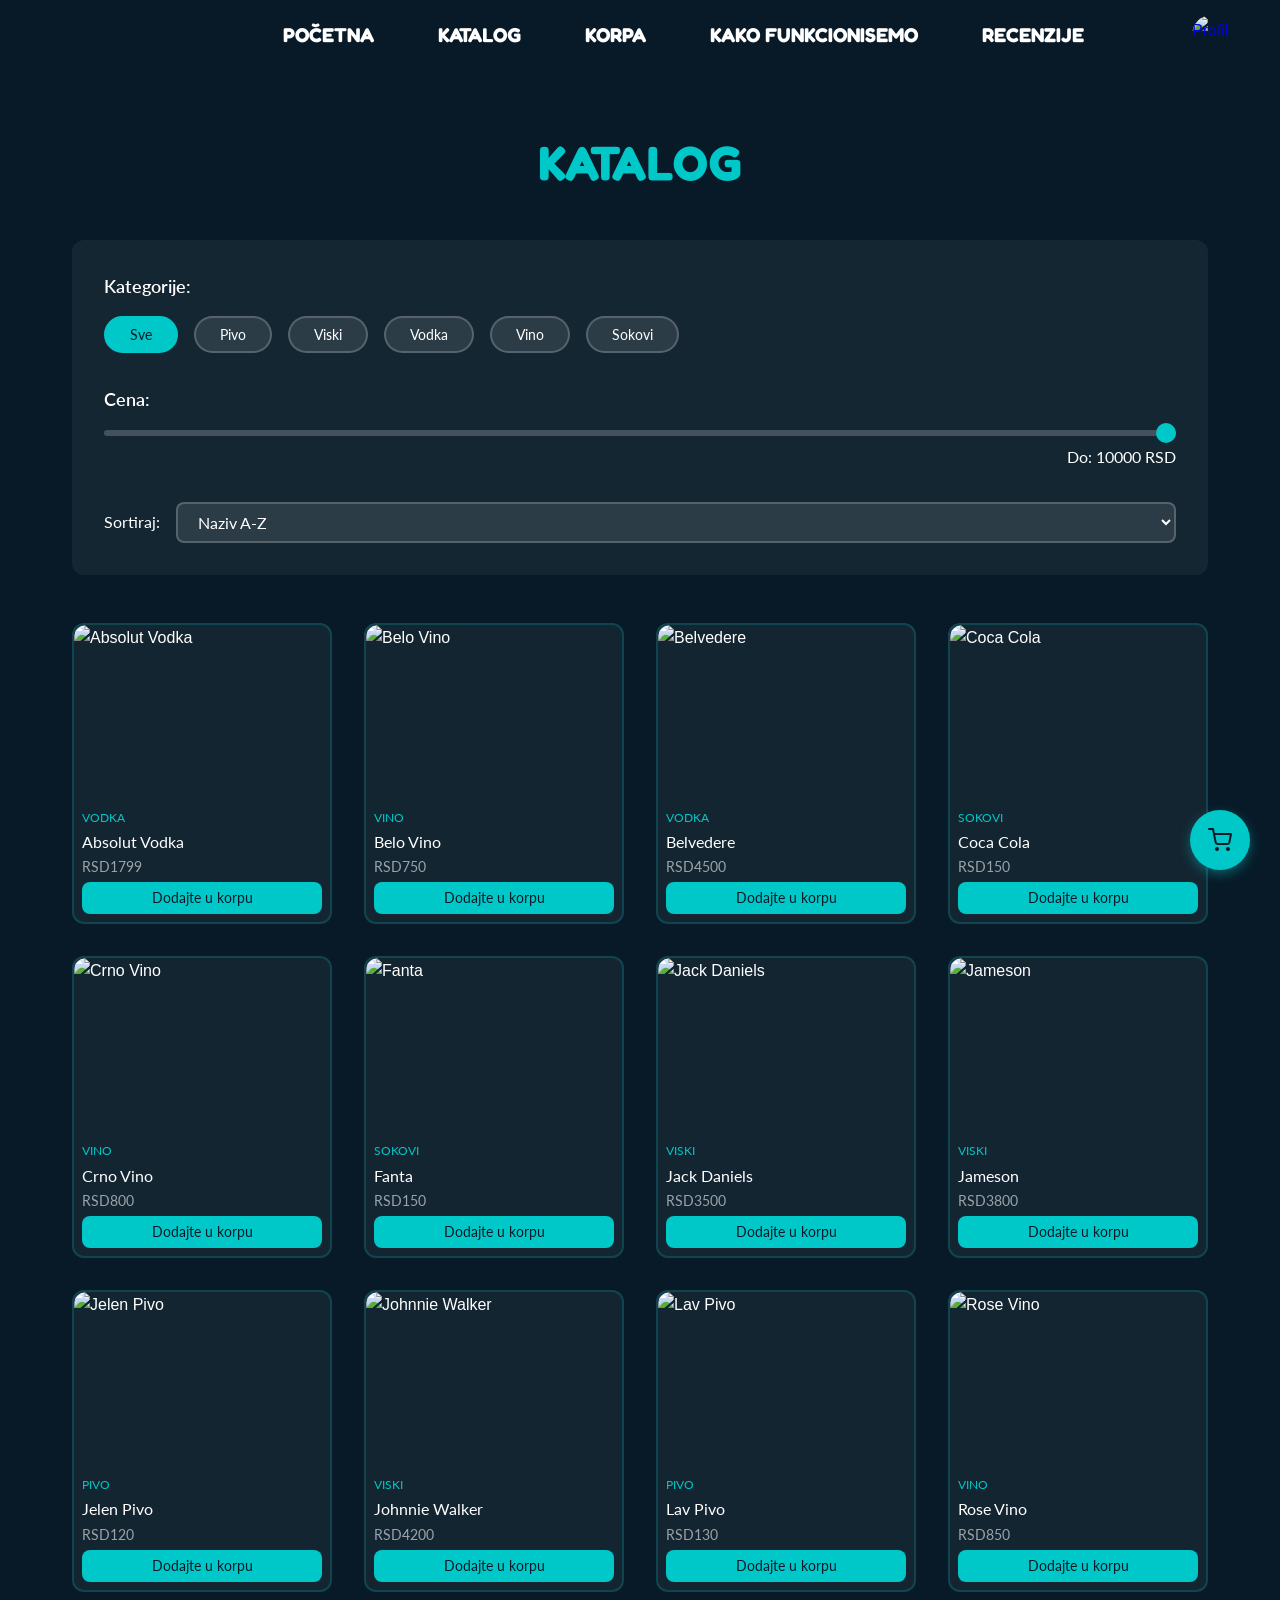
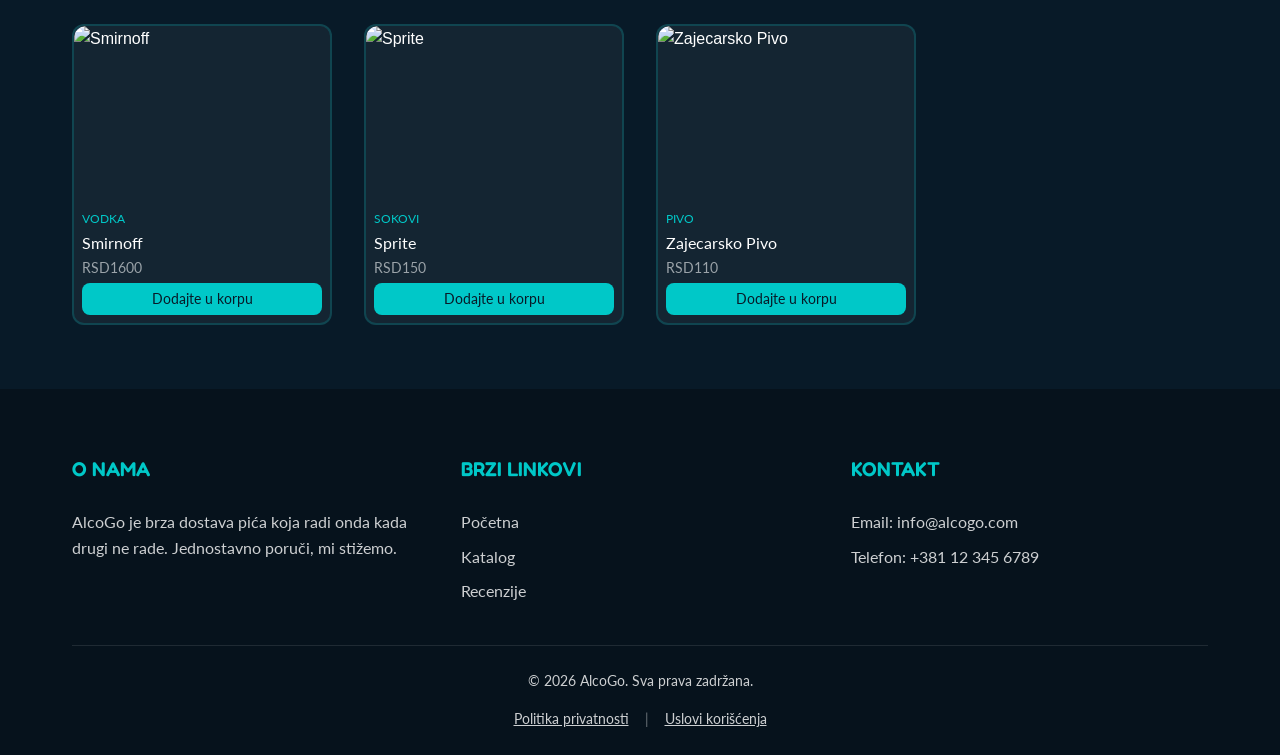
==== katalog.html @ 957ef96e "Add files via upload" ====
<!DOCTYPE html>
<html lang="sr">
<head>
    <meta charset="UTF-8">
    <meta name="viewport" content="width=device-width, initial-scale=1.0">
    <meta name="description" content="AlcoGo - Katalog proizvoda">
    <title>Katalog - AlcoGo</title>
    <!-- Google Fonts -->
    <link rel="preconnect" href="https://fonts.googleapis.com">
    <link rel="preconnect" href="https://fonts.gstatic.com" crossorigin>
    <link href="https://fonts.googleapis.com/css2?family=Fredoka:wght@400;500;600;700&family=Lato:wght@400;700&display=swap" rel="stylesheet">
    <link rel="stylesheet" href="styles.css">
    <link rel="stylesheet" href="katalog.css">
</head>
<body>
    <!-- Header sa logoom i navigacijom -->
    <header class="header" id="header">
        <div class="container">
            <div class="header__content">
                <!-- Leva strana: Hamburger meni i Logo -->
                <div class="header__left">
                    <!-- Mobile menu toggle -->
                    <button class="header__menu-toggle" id="menuToggle" aria-label="Toggle menu">
                        <span class="menu-toggle__line"></span>
                        <span class="menu-toggle__line"></span>
                        <span class="menu-toggle__line"></span>
                    </button>
                    
                    <!-- Logo -->
                    <div class="header__logo">
                        <a href="index.html" class="logo-link">
                            <img src="img/logo.png" alt="AlcoGo Logo" class="logo-img">
                        </a>
                    </div>
                </div>
                
                <!-- Navigacija -->
                <nav class="header__nav" id="nav">
                    <ul class="nav__list">
                        <li class="nav__item">
                            <a href="index.html" class="nav__link">Početna</a>
                        </li>
                        <li class="nav__item">
                            <a href="katalog.html" class="nav__link">Katalog</a>
                        </li>
                        <li class="nav__item">
                            <a href="#" class="nav__link" onclick="openCartModal(event)">Korpa</a>
                        </li>
                        <li class="nav__item">
                            <a href="index.html#kako-funkcionisemo" class="nav__link">Kako Funkcionisemo</a>
                        </li>
                        <li class="nav__item">
                            <a href="index.html#recenzije" class="nav__link">Recenzije</a>
                        </li>
                    </ul>
                    <div class="nav__cta">
                        <a href="#" class="btn btn--primary" onclick="openCartModal(event)">NARUCI SADA</a>
                    </div>
                    <div class="nav__apps">
                        <a href="#" class="nav__app-link" onclick="showAppPopup(event)">
                            <img src="https://tools.applemediaservices.com/api/badges/download-on-the-app-store/black/en-us?size=250x83&releaseDate=1289520000" alt="Download on the App Store" class="nav__app-img">
                        </a>
                        <a href="#" class="nav__app-link" onclick="showAppPopup(event)">
                            <img src="https://play.google.com/intl/en_us/badges/static/images/badges/en_badge_web_generic.png" alt="Get it on Google Play" class="nav__app-img">
                        </a>
                    </div>
                </nav>
                
                <!-- Overlay za zatvaranje menija -->
                <div class="nav-overlay" id="navOverlay"></div>
                
                <!-- Desna strana: Profil ikonica -->
                <div class="header__right">
                    <a href="#" class="header__profile-link" aria-label="Profil" onclick="showAccountPopup(event)">
                        <img src="img/mojprofil.png" alt="Profil" class="header__profile-img">
                    </a>
                </div>
            </div>
        </div>
    </header>

    <!-- Katalog sekcija -->
    <section class="katalog-section">
        <div class="container">
            <h1 class="katalog__title">
                <span class="katalog__title--highlight">Katalog</span>
            </h1>
            
            <!-- Filteri -->
            <div class="katalog__filters">
                <div class="katalog__filter-group">
                    <h3 class="katalog__filter-title">Kategorije:</h3>
                    <div class="katalog__filter-buttons">
                        <button class="filter-btn active" data-category="all">Sve</button>
                        <button class="filter-btn" data-category="pivo">Pivo</button>
                        <button class="filter-btn" data-category="viski">Viski</button>
                        <button class="filter-btn" data-category="vodka">Vodka</button>
                        <button class="filter-btn" data-category="vino">Vino</button>
                        <button class="filter-btn" data-category="sokovi">Sokovi</button>
                    </div>
                </div>
                
                <div class="katalog__filter-group">
                    <h3 class="katalog__filter-title">Cena:</h3>
                    <div class="katalog__price-filter">
                        <input type="range" id="priceRange" class="katalog__price-range" min="0" max="10000" value="10000" step="500">
                        <div class="katalog__price-display">
                            <span>Do: <span id="priceValue">10000</span> RSD</span>
                        </div>
                    </div>
                </div>
                
                <div class="katalog__sort">
                    <label for="sortSelect" class="katalog__sort-label">Sortiraj:</label>
                    <select id="sortSelect" class="katalog__sort-select">
                        <option value="name-asc">Naziv A-Z</option>
                        <option value="name-desc">Naziv Z-A</option>
                        <option value="price-asc">Cena: Najniža</option>
                        <option value="price-desc">Cena: Najviša</option>
                    </select>
                </div>
            </div>
            
            <!-- Proizvodi grid -->
            <div class="katalog__products" id="productsGrid">
                <!-- Proizvodi će se dinamički dodati preko JavaScript-a -->
            </div>
        </div>
    </section>

    <!-- Floating korpa ikonica -->
    <div class="cart-icon" id="cartIcon">
        <svg width="24" height="24" viewBox="0 0 24 24" fill="none" stroke="currentColor" stroke-width="2" stroke-linecap="round" stroke-linejoin="round">
            <circle cx="9" cy="21" r="1"></circle>
            <circle cx="20" cy="21" r="1"></circle>
            <path d="M1 1h4l2.68 13.39a2 2 0 0 0 2 1.61h9.72a2 2 0 0 0 2-1.61L23 6H6"></path>
        </svg>
        <span class="cart-icon__count hidden" id="cartCount">0</span>
    </div>

    <!-- Korpa overlay -->
    <div class="cart-overlay" id="cartOverlay">
        <div class="cart-modal">
            <div class="cart-modal__header">
                <h2 class="cart-modal__title">Korpa</h2>
                <button class="cart-modal__close" id="closeCart">&times;</button>
            </div>
            
            <div class="cart-modal__content" id="cartContent">
                <div class="cart-empty" id="cartEmpty">
                    <p>Korpa je prazna</p>
                </div>
                <div class="cart-items" id="cartItems"></div>
                <div class="cart-form-wrapper" id="cartFormWrapper" style="display: none;">
                    <div class="cart-summary">
                        <div class="cart-summary__row">
                            <span class="cart-summary__label">Cena proizvoda:</span>
                            <span class="cart-summary__value" id="cartSubtotal">0 RSD</span>
                        </div>
                        <div class="cart-summary__row">
                            <span class="cart-summary__label">Dostava:</span>
                            <span class="cart-summary__value" id="cartDelivery">150 RSD</span>
                        </div>
                        <div class="cart-summary__row cart-summary__row--total">
                            <span class="cart-summary__label">Ukupno:</span>
                            <span class="cart-summary__value cart-summary__value--total" id="cartTotal">0 RSD</span>
                        </div>
                    </div>
                    <div class="cart-form">
                        <div class="cart-form__group">
                            <label for="customerName" class="cart-form__label">Ime i prezime *</label>
                            <input type="text" id="customerName" class="cart-form__input" required>
                            <span class="cart-form__error" id="errorName"></span>
                        </div>
                        <div class="cart-form__group">
                            <label for="customerPhone" class="cart-form__label">Telefon *</label>
                            <input type="tel" id="customerPhone" class="cart-form__input" pattern="[0-9]*" inputmode="numeric" required>
                            <span class="cart-form__error" id="errorPhone"></span>
                        </div>
                        <div class="cart-form__group">
                            <label for="customerAddress" class="cart-form__label">Adresa *</label>
                            <input type="text" id="customerAddress" class="cart-form__input" required>
                            <span class="cart-form__error" id="errorAddress"></span>
                        </div>
                        <div class="cart-form__group">
                            <label class="cart-form__checkbox-label">
                                <input type="checkbox" id="cartAgreement" class="cart-form__checkbox" required>
                                <span>Prihvatam <a href="uslovi-koriscenja.html" target="_blank" style="color: var(--color-primary); text-decoration: underline;">uslove korišćenja</a> i garantujem da sam punoletan/punoletna (18+).*</span>
                            </label>
                        </div>
                        <button type="button" class="btn btn--primary btn--full" id="orderBtn">PORUČI ODMAH</button>
                    </div>
                </div>
            </div>
        </div>
    </div>

    <!-- Footer -->
    <footer class="footer">
        <div class="container">
            <div class="footer__content">
                <div class="footer__column">
                    <h3 class="footer__title">O nama</h3>
                    <p class="footer__text">
                        AlcoGo je brza dostava pića koja radi onda kada drugi ne rade. Jednostavno poruči, mi stižemo.
                    </p>
                </div>
                <div class="footer__column">
                    <h3 class="footer__title">Brzi linkovi</h3>
                    <ul class="footer__list">
                        <li class="footer__item">
                            <a href="index.html" class="footer__link">Početna</a>
                        </li>
                        <li class="footer__item">
                            <a href="katalog.html" class="footer__link">Katalog</a>
                        </li>
                        <li class="footer__item">
                            <a href="index.html#recenzije" class="footer__link">Recenzije</a>
                        </li>
                    </ul>
                </div>
                <div class="footer__column">
                    <h3 class="footer__title">Kontakt</h3>
                    <ul class="footer__list">
                        <li class="footer__item">
                            <span class="footer__text">Email: info@alcogo.com</span>
                        </li>
                        <li class="footer__item">
                            <span class="footer__text">Telefon: +381 12 345 6789</span>
                        </li>
                    </ul>
                </div>
            </div>
            <div class="footer__bottom">
                <p class="footer__copyright">
                    &copy; <span id="currentYear"></span> AlcoGo. Sva prava zadržana.
                </p>
                <div class="footer__legal">
                    <a href="politika-privatnosti.html" class="footer__legal-link">Politika privatnosti</a>
                    <span class="footer__legal-separator">|</span>
                    <a href="uslovi-koriscenja.html" class="footer__legal-link">Uslovi korišćenja</a>
                </div>
            </div>
        </div>
    </footer>

    <script src="katalog.js"></script>
    <script>
        // Postavljanje trenutne godine u copyright
        document.getElementById('currentYear').textContent = new Date().getFullYear();
        
        // Mobile menu toggle - moderna animacija
        (function() {
            const menuToggle = document.getElementById('menuToggle');
            const nav = document.getElementById('nav');
            const overlay = document.getElementById('navOverlay');
            const body = document.body;
            
            if (!menuToggle || !nav) return;
            
            function toggleMenu() {
                const isOpen = nav.classList.contains('nav--open');
                if (isOpen) {
                    closeMenu();
                } else {
                    openMenu();
                }
            }
            
            function openMenu() {
                nav.classList.add('nav--open');
                menuToggle.classList.add('menu-toggle--active');
                if (overlay) overlay.classList.add('nav-overlay--active');
                body.style.overflow = 'hidden';
            }
            
            function closeMenu() {
                nav.classList.remove('nav--open');
                menuToggle.classList.remove('menu-toggle--active');
                if (overlay) overlay.classList.remove('nav-overlay--active');
                body.style.overflow = '';
            }
            
            menuToggle.addEventListener('click', function(e) {
                e.stopPropagation();
                toggleMenu();
            });
            
            if (overlay) {
                overlay.addEventListener('click', closeMenu);
            }
            
            const navLinks = nav.querySelectorAll('.nav__link');
            navLinks.forEach(link => {
                link.addEventListener('click', closeMenu);
            });
            
            document.addEventListener('keydown', function(e) {
                if (e.key === 'Escape' && nav.classList.contains('nav--open')) {
                    closeMenu();
                }
            });
        })();

        // Funkcija za otvaranje korpe modal-a
        function openCartModal(e) {
            e.preventDefault();
            if (typeof openCartOverlay === 'function') {
                openCartOverlay();
            } else {
                const cartOverlay = document.getElementById('cartOverlay');
                if (cartOverlay) {
                    cartOverlay.classList.add('active');
                    document.body.style.overflow = 'hidden';
                }
            }
            // Zatvori hamburger meni ako je otvoren
            const nav = document.getElementById('nav');
            if (nav && nav.classList.contains('nav--open')) {
                nav.classList.remove('nav--open');
                document.getElementById('menuToggle').classList.remove('menu-toggle--active');
                document.getElementById('navOverlay').classList.remove('nav-overlay--active');
            }
        }

        // Popup za aplikacije
        function showAppPopup(e) {
            e.preventDefault();
            const popup = document.getElementById('appPopup');
            if (popup) {
                popup.classList.add('active');
                document.body.style.overflow = 'hidden';
            }
        }
        
        // Popup za naloge
        function showAccountPopup(e) {
            e.preventDefault();
            const popup = document.getElementById('accountPopup');
            if (popup) {
                popup.classList.add('active');
                document.body.style.overflow = 'hidden';
            }
        }
        
        // Zatvaranje popup-ova
        document.addEventListener('DOMContentLoaded', function() {
            const appPopup = document.getElementById('appPopup');
            const accountPopup = document.getElementById('accountPopup');
            
            // Zatvaranje app popup-a
            if (appPopup) {
                const closeBtn = appPopup.querySelector('.popup__close');
                const overlay = appPopup.querySelector('.popup-overlay');
                
                if (closeBtn) {
                    closeBtn.addEventListener('click', function() {
                        appPopup.classList.remove('active');
                        document.body.style.overflow = '';
                    });
                }
                
                if (overlay) {
                    overlay.addEventListener('click', function(e) {
                        if (e.target === overlay) {
                            appPopup.classList.remove('active');
                            document.body.style.overflow = '';
                        }
                    });
                }
            }
            
            // Zatvaranje account popup-a
            if (accountPopup) {
                const closeBtn = accountPopup.querySelector('.popup__close');
                const overlay = accountPopup.querySelector('.popup-overlay');
                
                if (closeBtn) {
                    closeBtn.addEventListener('click', function() {
                        accountPopup.classList.remove('active');
                        document.body.style.overflow = '';
                    });
                }
                
                if (overlay) {
                    overlay.addEventListener('click', function(e) {
                        if (e.target === overlay) {
                            accountPopup.classList.remove('active');
                            document.body.style.overflow = '';
                        }
                    });
                }
            }
        });
    </script>
    
    <!-- Popup za aplikacije -->
    <div class="popup" id="appPopup">
        <div class="popup-overlay"></div>
        <div class="popup__content">
            <button class="popup__close">&times;</button>
            <p class="popup__text">Izrada aplikacije u toku...</p>
        </div>
    </div>
    
    <!-- Popup za naloge -->
    <div class="popup" id="accountPopup">
        <div class="popup-overlay"></div>
        <div class="popup__content">
            <button class="popup__close">&times;</button>
            <p class="popup__text">Nalozi i benificije stalnih korisnika uskoro...</p>
        </div>
    </div>
</body>
</html>
---- styles.css ----
/* ============================================
   AlcoGo - Mobile-First Skeleton Stylesheet
   ============================================ */

/* CSS Variables - Boje i osnovne vrednosti */
:root {
    /* Boje */
    --color-primary: #00C8C8;
    --color-dark-bg: #081A28;
    --color-text: #FFFFFF;
    --color-text-secondary: rgba(255, 255, 255, 0.8);
    
    /* Spacing */
    --spacing-xs: 0.5rem;
    --spacing-sm: 1rem;
    --spacing-md: 1.5rem;
    --spacing-lg: 2rem;
    --spacing-xl: 3rem;
    --spacing-xxl: 4rem;
    
    /* Typography */
    --font-family-base: -apple-system, BlinkMacSystemFont, 'Segoe UI', Roboto, Oxygen, Ubuntu, Cantarell, sans-serif;
    --font-size-base: 16px;
    --line-height-base: 1.6;
    
    /* Container */
    --container-max-width: 1200px;
    --container-padding: 1rem;
    
    /* Transitions */
    --transition-base: 0.3s ease;
}

/* Reset i osnovni stilovi */
* {
    margin: 0;
    padding: 0;
    box-sizing: border-box;
}

html {
    font-size: var(--font-size-base);
    scroll-behavior: smooth;
}

body {
    font-family: var(--font-family-base);
    line-height: var(--line-height-base);
    color: var(--color-text);
    background-color: var(--color-dark-bg);
    -webkit-font-smoothing: antialiased;
    -moz-osx-font-smoothing: grayscale;
}

/* Container - responsive wrapper */
.container {
    width: 100%;
    max-width: var(--container-max-width);
    margin: 0 auto;
    padding: 0 var(--container-padding);
}

/* ============================================
   Header
   ============================================ */
.header {
    background-color: var(--color-dark-bg);
    padding: 0;
    position: sticky;
    top: 0;
    z-index: 1000;
    /* Dodati border-bottom ili box-shadow kasnije */
    min-height: 70px;
    max-height: 70px;
    display: flex;
    align-items: center;
}

.header .container {
    position: relative;
    width: 100%;
    max-width: none;
    padding-left: var(--container-padding);
    padding-right: var(--container-padding);
}

.header__content {
    display: flex;
    justify-content: space-between;
    align-items: center;
    gap: var(--spacing-sm);
    width: 100%;
    height: 100%;
}

/* Leva strana: Hamburger + Logo */
.header__left {
    display: flex;
    align-items: center;
    gap: var(--spacing-sm);
    height: 100%;
    overflow: hidden;
    position: relative;
    z-index: 1001;
}

/* Logo */
.header__logo {
    display: flex;
    align-items: center;
    margin-left: -23px;
    position: relative;
    z-index: 1002;
}

.logo-link {
    text-decoration: none;
    color: var(--color-text);
    display: inline-block;
    line-height: 0;
}

.logo-text {
    font-size: 1.5rem;
    font-weight: bold;
    color: var(--color-primary);
    /* Zameniti sa slikom kasnije */
}

.logo-img {
    width: 115px;
    height: 115px;
    object-fit: contain;
    display: block;
    max-height: 100%;
    max-width: 100%;
}

/* Navigacija */
.header__nav {
    /* Mobile: sakrivena po defaultu, prikazuje se preko toggle-a */
    position: fixed;
    top: 0;
    left: 0;
    width: 280px;
    height: 100vh;
    background-color: var(--color-dark-bg);
    padding-top: 70px;
    padding-bottom: var(--spacing-xl);
    padding-left: var(--spacing-lg);
    padding-right: var(--spacing-lg);
    box-shadow: none;
    transform: translateX(-100%);
    transition: transform 0.3s cubic-bezier(0.4, 0, 0.2, 1), box-shadow 0.3s ease;
    z-index: 999;
    overflow-y: auto;
}

.header__nav.nav--open {
    transform: translateX(0);
    box-shadow: 4px 0 20px rgba(0, 0, 0, 0.5);
}

/* Overlay za zatvaranje menija */
.nav-overlay {
    position: fixed;
    top: 0;
    left: 0;
    width: 100%;
    height: 100vh;
    background-color: rgba(0, 0, 0, 0.5);
    opacity: 0;
    visibility: hidden;
    transition: opacity 0.3s ease, visibility 0.3s ease;
    z-index: 998;
    pointer-events: none;
}

.nav-overlay.nav-overlay--active {
    opacity: 1;
    visibility: visible;
    pointer-events: all;
}

.nav__list {
    list-style: none;
    display: flex;
    flex-direction: column;
    gap: var(--spacing-sm);
    /* Desktop: flex-direction: row */
}

.nav__item {
    opacity: 0;
    transform: translateX(-20px);
    transition: opacity 0.3s ease, transform 0.3s ease;
    transition-delay: 0s;
}

.header__nav.nav--open .nav__item {
    opacity: 1;
    transform: translateX(0);
}

.header__nav.nav--open .nav__item:nth-child(1) {
    transition-delay: 0.1s;
}

.header__nav.nav--open .nav__item:nth-child(2) {
    transition-delay: 0.15s;
}

.header__nav.nav--open .nav__item:nth-child(3) {
    transition-delay: 0.2s;
}

.header__nav.nav--open .nav__item:nth-child(4) {
    transition-delay: 0.25s;
}

.header__nav.nav--open .nav__item:nth-child(5) {
    transition-delay: 0.3s;
}

.nav__cta {
    opacity: 0;
    transform: translateX(-20px);
    transition: opacity 0.3s ease, transform 0.3s ease;
    transition-delay: 0s;
}

.header__nav.nav--open .nav__cta {
    opacity: 1;
    transform: translateX(0);
    transition-delay: 0.35s;
}

.nav__apps {
    opacity: 0;
    transform: translateX(-20px);
    transition: opacity 0.3s ease, transform 0.3s ease;
    transition-delay: 0s;
}

.header__nav.nav--open .nav__apps {
    opacity: 1;
    transform: translateX(0);
    transition-delay: 0.4s;
}

.nav__link {
    font-family: 'Fredoka', sans-serif;
    font-weight: 700;
    color: var(--color-text);
    text-decoration: none;
    display: block;
    padding: var(--spacing-md) var(--spacing-sm);
    font-size: 1.25rem;
    text-transform: uppercase;
    border-radius: 4px;
}


.nav__apps {
    padding: var(--spacing-md) var(--spacing-sm);
    display: flex;
    flex-direction: column;
    gap: var(--spacing-sm);
    border-top: 1px solid rgba(255, 255, 255, 0.1);
    margin-top: var(--spacing-sm);
}

.nav__app-link {
    display: block;
    text-decoration: none;
    transition: opacity 0.3s ease;
}

.nav__app-link:hover {
    opacity: 0.8;
}

.nav__app-img {
    width: 100%;
    max-width: 160px;
    height: auto;
    display: block;
    margin: 0 auto;
}

.nav__app-link:last-child .nav__app-img {
    max-width: 195px;
}

/* Popup stilovi */
.popup {
    position: fixed;
    top: 0;
    left: 0;
    width: 100%;
    height: 100%;
    z-index: 3000;
    display: none;
    align-items: center;
    justify-content: center;
    padding: var(--spacing-md);
}

.popup.active {
    display: flex;
}

.popup-overlay {
    position: absolute;
    top: 0;
    left: 0;
    width: 100%;
    height: 100%;
    background-color: rgba(0, 0, 0, 0.7);
}

.popup__content {
    position: relative;
    background-color: var(--color-dark-bg);
    border-radius: 16px;
    padding: var(--spacing-xl);
    max-width: 400px;
    width: 100%;
    text-align: center;
    box-shadow: 0 8px 32px rgba(0, 0, 0, 0.5);
    z-index: 1;
}

.popup__close {
    position: absolute;
    top: var(--spacing-md);
    right: var(--spacing-md);
    background: none;
    border: none;
    color: var(--color-text);
    font-size: 2rem;
    cursor: pointer;
    line-height: 1;
    padding: 0;
    width: 32px;
    height: 32px;
    display: flex;
    align-items: center;
    justify-content: center;
    transition: color 0.3s ease;
}

.popup__close:hover {
    color: var(--color-primary);
}

.popup__text {
    font-family: 'Lato', sans-serif;
    font-size: 1.125rem;
    color: var(--color-text);
    margin: 0;
    line-height: 1.6;
}

/* Mobile menu toggle */
.header__menu-toggle {
    background: none;
    border: none;
    cursor: pointer;
    padding: var(--spacing-xs);
    display: flex;
    flex-direction: column;
    gap: 5px;
    flex-shrink: 0;
    justify-content: center;
    align-items: center;
    position: relative;
    z-index: 1001;
}

.menu-toggle__line {
    width: 24px;
    height: 2px;
    background-color: var(--color-text);
    transition: all 0.3s cubic-bezier(0.4, 0, 0.2, 1);
    transform-origin: center;
    border-radius: 2px;
}

/* Hamburger animacija - transformacija u X */
.header__menu-toggle.menu-toggle--active .menu-toggle__line:nth-child(1) {
    transform: translateY(7px) rotate(45deg);
}

.header__menu-toggle.menu-toggle--active .menu-toggle__line:nth-child(2) {
    opacity: 0;
    transform: scaleX(0);
}

.header__menu-toggle.menu-toggle--active .menu-toggle__line:nth-child(3) {
    transform: translateY(-7px) rotate(-45deg);
}

/* Desna strana: Profil ikonica */
.header__right {
    display: flex;
    align-items: center;
    flex-shrink: 0;
}

.header__profile-link {
    display: inline-block;
    line-height: 0;
    text-decoration: none;
    transition: opacity var(--transition-base);
}

.header__profile-link:hover {
    opacity: 0.8;
}

.header__profile-img {
    width: 32px;
    height: 32px;
    object-fit: cover;
    border-radius: 50%;
    display: block;
}

/* ============================================
   Hero sekcija
   ============================================ */
.hero {
    padding: var(--spacing-xl) 0;
    min-height: 60vh;
    background-image: url('img/hero-pozadina.png');
    background-size: cover;
    background-position: center;
    background-repeat: no-repeat;
    display: flex;
    align-items: center;
    justify-content: center;
    position: relative;
}

.hero__content {
    text-align: center;
    position: relative;
    z-index: 1;
}

.hero__title {
    font-family: 'Fredoka', sans-serif;
    font-size: 35px;
    font-weight: 700;
    margin-bottom: var(--spacing-xs);
    color: var(--color-text);
    text-transform: uppercase;
    line-height: 1.2;
    /* Desktop: font-size veći */
}

.hero__alert {
    font-family: 'Lato', sans-serif;
    font-size: 16px;
    font-weight: 400;
    color: rgba(255, 255, 255, 0.4);
    margin-bottom: var(--spacing-lg);
    margin-top: var(--spacing-xs);
    max-width: 600px;
    margin-left: auto;
    margin-right: auto;
}

.hero__subtitle {
    font-size: 1.125rem;
    color: var(--color-text-secondary);
    margin-bottom: var(--spacing-lg);
    max-width: 600px;
    margin-left: auto;
    margin-right: auto;
}

.hero__cta {
    margin-top: var(--spacing-lg);
}

.hero__image {
    margin-top: var(--spacing-lg);
    /* Dodati stilove za hero sliku kasnije */
}

.hero__img {
    width: 100%;
    max-width: 600px;
    height: auto;
    display: block;
    margin: 0 auto;
}

/* ============================================
   Products Carousel
   ============================================ */
.products-carousel {
    padding: var(--spacing-xl) 0;
    background-color: var(--color-dark-bg);
    overflow: hidden;
    position: relative;
}

.products-carousel__container {
    width: 100%;
    overflow: hidden;
    position: relative;
}

.products-carousel__track {
    display: flex;
    gap: var(--spacing-lg);
    width: fit-content;
    will-change: transform;
    transition: transform 0.1s linear;
}

.products-carousel__track .katalog-product {
    flex-shrink: 0;
    width: 180px;
    min-height: 260px;
}

/* Usklađivanje kartica proizvoda sa katalog stranice */
.katalog-product {
    background-color: rgba(255, 255, 255, 0.05);
    border-radius: 12px;
    padding: 0;
    overflow: hidden;
    border: 2px solid rgba(0, 200, 200, 0.2);
    display: flex;
    flex-direction: column;
}

.katalog-product__image {
    width: 100%;
    height: calc(200px * 0.7);
    object-fit: contain;
    display: block;
    border-radius: 12px 12px 0 0;
    background-color: transparent;
    flex-shrink: 0;
}

.katalog-product__info {
    padding: var(--spacing-xs);
    flex: 1;
    display: flex;
    flex-direction: column;
}

.katalog-product__name {
    font-family: 'Lato', sans-serif;
    font-size: 1rem;
    font-weight: 400;
    color: var(--color-text);
    margin: 0 0 2px 0;
    line-height: 1.4;
    text-align: left;
}

.katalog-product__price {
    font-family: 'Lato', sans-serif;
    font-size: 0.9rem;
    font-weight: 400;
    color: rgba(189, 195, 199, 0.8);
    margin: 0 0 4px 0;
    text-align: left;
}

.katalog-product__category {
    font-family: 'Lato', sans-serif;
    font-size: 0.75rem;
    color: var(--color-primary);
    margin-bottom: 4px;
    text-transform: uppercase;
}

.katalog-product__add-btn {
    font-family: 'Lato', sans-serif;
    font-size: 0.85rem;
    padding: var(--spacing-xs);
    background-color: var(--color-primary);
    color: var(--color-dark-bg);
    border: none;
    border-radius: 8px;
    cursor: pointer;
    margin-top: auto;
    white-space: nowrap;
    width: 100%;
}

.products-carousel__track.dragging {
    transition: none;
}

.product-box {
    flex-shrink: 0;
    width: 200px;
    height: 300px;
    background-color: rgba(255, 255, 255, 0.05);
    border-radius: 12px;
    padding: 0;
    padding-bottom: var(--spacing-md);
    display: flex;
    flex-direction: column;
    align-items: stretch;
    justify-content: flex-start;
    box-shadow: 0 4px 6px rgba(0, 0, 0, 0.3);
    transition: transform 0.3s ease, box-shadow 0.3s ease;
    text-decoration: none;
    cursor: grab;
    user-select: none;
    overflow: hidden;
}

.product-box:active {
    cursor: grabbing;
}

.product-box:hover {
    transform: translateY(-5px);
    box-shadow: 0 8px 12px rgba(0, 0, 0, 0.4);
}

.product-box__image {
    width: 100%;
    height: calc(300px * 0.7);
    object-fit: contain;
    display: block;
    border-radius: 12px 12px 0 0;
    margin: 0;
    background-color: transparent;
    flex-shrink: 0;
}

.product-box__info {
    width: 100%;
    text-align: left;
    margin-top: auto;
    padding: var(--spacing-sm) var(--spacing-md) 0;
}

.product-box__name {
    font-family: 'Lato', sans-serif;
    font-size: 1rem;
    font-weight: 400;
    color: var(--color-text);
    margin: 0 0 2px 0;
    line-height: 1.4;
}

.product-box__price {
    font-family: 'Lato', sans-serif;
    font-size: 0.9rem;
    font-weight: 400;
    color: rgba(189, 195, 199, 0.8);
    margin: 0;
    line-height: 1.4;
}

/* Animacija se kontroliše preko JavaScript-a */

.products-carousel__cta {
    text-align: center;
    margin-top: var(--spacing-xl);
    padding: 0 var(--spacing-md);
}

.catalog-link {
    display: inline-flex;
    align-items: center;
    gap: 8px;
    font-family: 'Fredoka', sans-serif;
    font-weight: 600;
    font-size: 1rem;
    color: var(--color-primary);
    text-decoration: none;
    padding: 0;
    border-radius: 0;
    position: relative;
    transition: color 0.2s ease, transform 0.2s ease;
}

.catalog-link::after {
    content: '';
    position: absolute;
    left: 0;
    right: 0;
    bottom: -4px;
    height: 2px;
    background: linear-gradient(90deg, transparent, var(--color-primary), transparent);
    opacity: 0.7;
    transition: opacity 0.2s ease, transform 0.2s ease;
}

.catalog-link span {
    letter-spacing: 0.4px;
}

.catalog-link svg {
    width: 18px;
    height: 18px;
    stroke: currentColor;
    transform: translateX(0);
    transition: transform 0.2s ease;
}

.catalog-link:hover {
    color: #38e1e1;
    transform: translateY(-1px);
}

.catalog-link:hover::after {
    opacity: 1;
    transform: translateY(1px);
}

.catalog-link:hover svg {
    transform: translateX(3px);
}

/* ============================================
   How It Works Section
   ============================================ */
.how-it-works {
    padding: var(--spacing-xxl) 0;
    background-color: var(--color-dark-bg);
}

.how-it-works__title {
    font-family: 'Fredoka', sans-serif;
    font-size: 2rem;
    font-weight: 700;
    text-align: center;
    color: var(--color-text);
    text-transform: uppercase;
    margin-bottom: var(--spacing-xxl);
    line-height: 1.2;
}

.how-it-works__title--highlight {
    color: var(--color-primary);
}

.how-it-works__grid {
    display: grid;
    grid-template-columns: 1fr;
    gap: var(--spacing-xl);
    max-width: 900px;
    margin: 0 auto;
}

.how-it-works__step {
    display: flex;
    flex-direction: column;
    align-items: center;
    text-align: center;
    padding: var(--spacing-lg);
    transition: transform 0.3s ease;
}

.how-it-works__step:hover {
    transform: translateY(-5px);
}

.how-it-works__icon {
    width: 120px;
    height: 120px;
    margin-bottom: var(--spacing-md);
    display: flex;
    align-items: center;
    justify-content: center;
    background-color: rgba(0, 200, 200, 0.1);
    border-radius: 50%;
    position: relative;
}

.how-it-works__icon-img {
    width: 130px;
    height: 130px;
    object-fit: contain;
    display: block;
}

#icon1 {
    width: 170px;
    height: 170px;
    margin-left: 15px;
    margin-top: 8px;
}

#icon3 {
    width: 145px;
    height: 145px;
}

.how-it-works__step-title {
    font-family: 'Lato', sans-serif;
    font-size: 1.25rem;
    font-weight: 400;
    color: var(--color-text);
    margin: 0;
    line-height: 1.4;
}

/* ============================================
   Why AlcoGo Section
   ============================================ */
.why-alcogo {
    padding: var(--spacing-xxl) 0;
    background-color: var(--color-dark-bg);
}

.why-alcogo__title {
    font-family: 'Fredoka', sans-serif;
    font-size: 2rem;
    font-weight: 700;
    text-align: center;
    color: var(--color-text);
    text-transform: uppercase;
    margin-bottom: var(--spacing-xl);
    line-height: 1.2;
}

.why-alcogo__title--highlight {
    color: var(--color-primary);
}

.why-alcogo__list {
    display: flex;
    flex-direction: column;
    gap: var(--spacing-lg);
    max-width: 500px;
    margin: 0 auto;
}

.why-alcogo__item {
    display: flex;
    align-items: center;
    gap: var(--spacing-md);
    padding: var(--spacing-md);
    background-color: rgba(255, 255, 255, 0.03);
    border-radius: 12px;
    border-left: 4px solid var(--color-primary);
}

.why-alcogo__emoji {
    font-size: 2.5rem;
    line-height: 1;
    flex-shrink: 0;
}

.why-alcogo__text {
    font-family: 'Lato', sans-serif;
    font-size: 1.25rem;
    font-weight: 400;
    color: var(--color-text);
    margin: 0;
    line-height: 1.4;
}

.why-text-desktop {
    display: none;
}
.why-text-mobile {
    display: inline;
}

/* ============================================
   Buttons
   ============================================ */
.btn {
    display: inline-block;
    padding: 12px 24px;
    text-decoration: none;
    border: none;
    cursor: pointer;
    font-family: 'Lato', sans-serif;
    transition: var(--transition-base);
    text-align: center;
    border-radius: 28px;
}

.btn--primary {
    background-color: #00C8C8;
    color: #FFFFFF;
    font-size: 18px;
    font-weight: 400;
    /* Dodati hover efekte kasnije */
}

.btn--full {
    width: 100%;
}

/* ============================================
   Delivery Zone Section
   ============================================ */
.delivery-zone {
    padding: var(--spacing-xxl) 0;
    background-color: var(--color-dark-bg);
}

.delivery-zone__title {
    font-family: 'Fredoka', sans-serif;
    font-size: 2rem;
    font-weight: 700;
    text-align: center;
    color: var(--color-text);
    text-transform: uppercase;
    margin-bottom: var(--spacing-xl);
    line-height: 1.2;
}

.delivery-zone__title--highlight {
    color: var(--color-primary);
}

.delivery-zone__map {
    max-width: 1200px;
    margin: 0 auto;
    border-radius: 12px;
    overflow: hidden;
    box-shadow: 0 8px 16px rgba(0, 0, 0, 0.3);
}

.delivery-zone__map-img {
    width: 100%;
    height: auto;
    display: block;
    object-fit: cover;
}

/* ============================================
   Reviews Section
   ============================================ */
.reviews {
    padding: var(--spacing-xxl) 0 var(--spacing-xxl);
    background-color: rgba(0, 0, 0, 0.2);
}

.reviews__title {
    font-family: 'Fredoka', sans-serif;
    font-size: 2rem;
    font-weight: 700;
    text-align: center;
    color: var(--color-text);
    text-transform: uppercase;
    margin-bottom: var(--spacing-xl);
    line-height: 1.2;
}

.reviews__title--highlight {
    color: var(--color-primary);
}

.reviews__grid {
    display: grid;
    grid-template-columns: 1fr;
    gap: var(--spacing-lg);
    max-width: 1000px;
    margin: 0 auto var(--spacing-xl);
}

.review-card {
    background-color: rgba(255, 255, 255, 0.05);
    border-radius: 16px;
    padding: var(--spacing-lg);
    display: flex;
    flex-direction: column;
    align-items: center;
    text-align: center;
    border: 2px solid rgba(0, 200, 200, 0.2);
    transition: all 0.3s ease;
}

.review-card:hover {
    transform: translateY(-5px);
    border-color: var(--color-primary);
    box-shadow: 0 8px 16px rgba(0, 200, 200, 0.2);
    background-color: rgba(255, 255, 255, 0.08);
}

.review-card__image {
    width: 100px;
    height: 100px;
    border-radius: 50%;
    overflow: hidden;
    margin-bottom: var(--spacing-md);
    border: 3px solid var(--color-primary);
    flex-shrink: 0;
}

.review-card__img {
    width: 100%;
    height: 100%;
    object-fit: cover;
    display: block;
}

.review-card__content {
    flex: 1;
}

.review-card__name {
    font-family: 'Lato', sans-serif;
    font-size: 1.25rem;
    font-weight: 600;
    color: var(--color-text);
    margin: 0 0 var(--spacing-sm) 0;
}

.review-card__text {
    font-family: 'Lato', sans-serif;
    font-size: 1rem;
    font-weight: 400;
    color: var(--color-text-secondary);
    line-height: 1.6;
    margin: 0 0 var(--spacing-sm) 0;
}

.review-card__rating {
    font-size: 1.25rem;
    color: #FFD700;
    margin: 0;
}

.reviews__cta {
    text-align: center;
    margin-top: var(--spacing-xl);
}

/* ============================================
   Footer
   ============================================ */
.footer {
    background-color: rgba(0, 0, 0, 0.3);
    padding: var(--spacing-xxl) 0 var(--spacing-md);
    margin-top: 0;
}

.footer__content {
    display: grid;
    grid-template-columns: 1fr;
    gap: var(--spacing-lg);
    margin-bottom: var(--spacing-lg);
    /* Desktop: grid-template-columns: repeat(3, 1fr) */
}

.footer__column {
    /* Dodati stilove kasnije */
    display: block;
}

.footer__title {
    font-family: 'Fredoka', sans-serif;
    font-size: 1.25rem;
    font-weight: 600;
    margin-bottom: var(--spacing-md);
    color: var(--color-primary);
    text-transform: uppercase;
}

.footer__text {
    font-family: 'Lato', sans-serif;
    font-size: 1rem;
    font-weight: 400;
    color: var(--color-text-secondary);
    line-height: 1.6;
}

.footer__list {
    list-style: none;
}

.footer__item {
    margin-bottom: var(--spacing-xs);
}

.footer__link {
    font-family: 'Lato', sans-serif;
    font-size: 1rem;
    font-weight: 400;
    color: var(--color-text-secondary);
    text-decoration: none;
    transition: var(--transition-base);
}

.footer__link:hover {
    color: var(--color-primary);
}

.footer__bottom {
    text-align: center;
    padding-top: var(--spacing-md);
    border-top: 1px solid rgba(255, 255, 255, 0.1);
}

.footer__copyright {
    font-family: 'Lato', sans-serif;
    font-size: 0.875rem;
    font-weight: 400;
    color: var(--color-text-secondary);
    margin-bottom: var(--spacing-sm);
}

.footer__legal {
    display: flex;
    align-items: center;
    justify-content: center;
    gap: var(--spacing-sm);
    margin-top: var(--spacing-sm);
}

.footer__legal-link {
    font-family: 'Lato', sans-serif;
    font-size: 0.875rem;
    font-weight: 400;
    color: var(--color-text-secondary);
    cursor: default;
}

.footer__legal-link a {
    font-family: 'Lato', sans-serif;
    font-size: 0.875rem;
    font-weight: 400;
    color: var(--color-text-secondary);
    text-decoration: none;
    cursor: pointer;
    transition: color 0.3s ease;
}

.footer__legal-link a:hover {
    color: var(--color-primary);
}

.footer__legal-separator {
    font-family: 'Lato', sans-serif;
    font-size: 0.875rem;
    color: var(--color-text-secondary);
    opacity: 0.5;
}

/* ============================================
   Responsive - Tablet i Desktop
   ============================================ */

/* Desktop (1200px i više) – tablet (uključujući iPad Pro) ostaje na hamburgeru */
@media (min-width: 1200px) {
    :root {
        --container-padding: 2rem;
    }
    
    .why-text-mobile {
        display: none;
    }
    .why-text-desktop {
        display: inline;
    }
    
    .header {
        max-width: none;
    }
    
    .header .container {
        max-width: none;
        width: 100%;
        padding-left: calc(var(--container-padding) * 1.5);
        padding-right: calc(var(--container-padding) * 1.5);
    }
    
    .header__nav {
        position: static;
        display: flex;
        align-items: center;
        gap: var(--spacing-lg);
        flex: 1;
        margin: 0 var(--spacing-lg);
        padding: 0;
        box-shadow: none;
        transform: translateX(0);
        width: auto;
        height: auto;
        background-color: transparent;
        overflow: visible;
    }
    
    .header__nav.nav--open {
        transform: translateX(0);
    }
    
    .nav__item {
        opacity: 1;
        transform: translateX(0);
    }
    
    .nav__list {
        flex-direction: row;
        gap: var(--spacing-lg);
        justify-content: center;
        align-items: center;
        width: 100%;
    }
    
    .header__menu-toggle {
        display: none;
    }
    
    .nav__apps {
        display: none;
    }
    
    .nav__cta {
        display: none;
    }
    
    .header__logo {
        margin-left: 12px;
    }
    
    .logo-img {
        width: 200px;
        height: 200px;
    }
    
    .nav-overlay {
        display: none;
    }
    
    .logo-img {
        width: 115px;
        height: 115px;
    }
    
    .header__profile-img {
        width: 36px;
        height: 36px;
    }
    
    .hero__title {
        font-size: 2.5rem;
    }
    
    .section__title {
        font-size: 2rem;
    }
    
    .product-box {
        width: 220px;
        height: 320px;
    }
    
    .product-box__image {
        height: calc(320px * 0.7);
    }
    
    /* Why AlcoGo - desktop vraćen na mobilni stil (jedan ispod drugog) */
    .why-alcogo__list {
        display: flex;
        flex-direction: column;
        gap: var(--spacing-lg);
        max-width: 500px;
        margin: 0 auto;
    }
    
    .why-alcogo__item {
        align-items: center;
        padding: var(--spacing-md);
        background-color: rgba(255, 255, 255, 0.03);
        border-radius: 12px;
        border-left: 4px solid var(--color-primary);
    }
    
    /* Reviews - rastered spacing i poravnanje */
    .reviews__grid {
        grid-template-columns: repeat(3, minmax(0, 1fr));
        gap: var(--spacing-lg);
        max-width: 1400px;
        width: 100%;
        margin: 0 auto var(--spacing-xl);
        align-items: stretch;
    }
    
    .review-card {
        align-items: flex-start;
        text-align: left;
        padding: var(--spacing-lg);
        height: 100%;
        display: flex;
        flex-direction: column;
        max-width: none;
        width: 100%;
    }
    
    .review-card__content {
        align-self: stretch;
        display: flex;
        flex-direction: column;
        height: 100%;
    }
    
    /* Delivery mapa - manja širina na desktopu */
    .delivery-zone__map {
        max-width: 900px;
    }
    
    .how-it-works__title {
        font-size: 2.5rem;
    }
    
    .how-it-works__grid {
        grid-template-columns: repeat(3, 1fr);
        gap: var(--spacing-lg);
    }
    
    .how-it-works__icon {
        width: 140px;
        height: 140px;
    }
    
    .how-it-works__icon-img {
        width: 140px;
        height: 140px;
    }
    
    #icon1 {
        width: 180px;
        height: 180px;
        margin-left: 18px;
        margin-top: 10px;
    }
    
    #icon3 {
        width: 155px;
        height: 155px;
    }
    
    .why-alcogo__title {
        font-size: 2.5rem;
    }
    
    .why-alcogo__emoji {
        font-size: 3rem;
    }
    
    .why-alcogo__text {
        font-size: 1.5rem;
    }
    
    .why-text-mobile {
        display: none;
    }
    .why-text-desktop {
        display: inline;
    }
    
    .delivery-zone__title {
        font-size: 2.5rem;
    }
    
    .reviews__title {
        font-size: 2.5rem;
    }
    
    .review-card__image {
        width: 120px;
        height: 120px;
    }
    
    .footer__content {
        grid-template-columns: repeat(3, 1fr);
    }
}

/* Desktop (1024px i više) */
@media (min-width: 1024px) {
    .hero__title {
        font-size: 3rem;
    }
    
    .how-it-works__title {
        font-size: 3rem;
    }
    
    .how-it-works__icon {
        width: 160px;
        height: 160px;
    }
    
    .how-it-works__icon-img {
        width: 150px;
        height: 150px;
    }
    
    #icon1 {
        width: 190px;
        height: 190px;
        margin-left: 20px;
        margin-top: 12px;
    }
    
    #icon3 {
        width: 165px;
        height: 165px;
    }
    
    .why-alcogo__title {
        font-size: 3rem;
    }
    
    .why-alcogo__emoji {
        font-size: 3.5rem;
    }
    
    .why-alcogo__text {
        font-size: 1.75rem;
    }
    
    .section__title {
        font-size: 2.25rem;
    }
    
    .product-box {
        width: 250px;
        height: 360px;
    }
    
    .product-box__image {
        height: calc(360px * 0.7);
    }
    
    .delivery-zone__title {
        font-size: 3rem;
    }
    
    .reviews__title {
        font-size: 3rem;
    }
    
    .review-card__image {
        width: 140px;
        height: 140px;
    }
    
    .review-card__name {
        font-size: 1.5rem;
    }
    
    .review-card__text {
        font-size: 1.125rem;
    }
    
    .logo-img {
        width: 115px;
        height: 115px;
    }
    
    .header__profile-img {
        width: 40px;
        height: 40px;
    }
    
    .header__left {
        gap: var(--spacing-md);
    }
}

/* ============================================
   Utility classes - za kasnije dodavanje
   ============================================ */

/* Dodati utility klase po potrebi:
   - .text-center
   - .mb-1, .mb-2, itd.
   - .hidden
   - .visible
   - itd.
*/
---- katalog.css ----
/* ============================================
   Katalog Section
   ============================================ */
.katalog-section {
    padding: var(--spacing-xxl) 0;
    background-color: var(--color-dark-bg);
    min-height: calc(100vh - 70px);
}

.katalog__title {
    font-family: 'Fredoka', sans-serif;
    font-size: 2.5rem;
    font-weight: 700;
    text-align: center;
    color: var(--color-text);
    text-transform: uppercase;
    margin-bottom: var(--spacing-xl);
    line-height: 1.2;
}

.katalog__title--highlight {
    color: var(--color-primary);
}

/* Filteri i pretraga */
.katalog__filters {
    background-color: rgba(255, 255, 255, 0.05);
    border-radius: 12px;
    padding: var(--spacing-lg);
    margin-bottom: var(--spacing-xl);
}


.katalog__filter-group {
    margin-bottom: var(--spacing-lg);
}

.katalog__filter-title {
    font-family: 'Lato', sans-serif;
    font-size: 1.125rem;
    font-weight: 600;
    color: var(--color-text);
    margin-bottom: var(--spacing-sm);
}

.katalog__filter-buttons {
    display: flex;
    flex-wrap: wrap;
    gap: var(--spacing-sm);
}

.filter-btn {
    font-family: 'Lato', sans-serif;
    font-size: 0.9rem;
    font-weight: 400;
    padding: var(--spacing-xs) var(--spacing-md);
    background-color: rgba(255, 255, 255, 0.1);
    border: 2px solid rgba(255, 255, 255, 0.2);
    border-radius: 20px;
    color: var(--color-text);
    cursor: pointer;
}

.filter-btn.active {
    background-color: var(--color-primary);
    border-color: var(--color-primary);
    color: var(--color-dark-bg);
}

.katalog__price-filter {
    display: flex;
    flex-direction: column;
    gap: var(--spacing-xs);
}

.katalog__price-range {
    width: 100%;
    height: 6px;
    background: rgba(255, 255, 255, 0.2);
    border-radius: 3px;
    outline: none;
    -webkit-appearance: none;
}

.katalog__price-range::-webkit-slider-thumb {
    -webkit-appearance: none;
    appearance: none;
    width: 20px;
    height: 20px;
    background: var(--color-primary);
    border-radius: 50%;
    cursor: pointer;
}

.katalog__price-range::-moz-range-thumb {
    width: 20px;
    height: 20px;
    background: var(--color-primary);
    border-radius: 50%;
    cursor: pointer;
    border: none;
}

.katalog__price-display {
    font-family: 'Lato', sans-serif;
    font-size: 1rem;
    color: var(--color-text);
    text-align: right;
}

.katalog__sort {
    display: flex;
    align-items: center;
    gap: var(--spacing-sm);
}

.katalog__sort-label {
    font-family: 'Lato', sans-serif;
    font-size: 1rem;
    color: var(--color-text);
}

.katalog__sort-select {
    flex: 1;
    padding: var(--spacing-xs) var(--spacing-sm);
    background-color: rgba(255, 255, 255, 0.1);
    border: 2px solid rgba(255, 255, 255, 0.2);
    border-radius: 8px;
    color: var(--color-text);
    font-family: 'Lato', sans-serif;
    font-size: 1rem;
    cursor: pointer;
}

.katalog__sort-select:focus {
    outline: none;
    border-color: var(--color-primary);
}

.katalog__sort-select option {
    color: #000000;
    background-color: #ffffff;
    padding: var(--spacing-xs);
}

.katalog__sort-select option:hover {
    background-color: #f0f0f0;
}

/* Proizvodi grid */
.katalog__products {
    display: grid;
    grid-template-columns: repeat(2, 1fr);
    gap: var(--spacing-lg);
}

@media (min-width: 480px) {
    .katalog__products {
        grid-template-columns: repeat(2, 1fr);
    }
}

.katalog-product {
    background-color: rgba(255, 255, 255, 0.05);
    border-radius: 12px;
    padding: 0;
    overflow: hidden;
    border: 2px solid rgba(0, 200, 200, 0.2);
    display: flex;
    flex-direction: column;
}

.katalog-product__image {
    width: 100%;
    height: calc(200px * 0.7);
    object-fit: contain;
    display: block;
    border-radius: 12px 12px 0 0;
    background-color: transparent;
    flex-shrink: 0;
}

.katalog-product__info {
    padding: var(--spacing-xs);
    flex: 1;
    display: flex;
    flex-direction: column;
}

.katalog-product__name {
    font-family: 'Lato', sans-serif;
    font-size: 1rem;
    font-weight: 400;
    color: var(--color-text);
    margin: 0 0 2px 0;
    line-height: 1.4;
    text-align: left;
}

.katalog-product__price {
    font-family: 'Lato', sans-serif;
    font-size: 0.9rem;
    font-weight: 400;
    color: rgba(189, 195, 199, 0.8);
    margin: 0 0 4px 0;
    text-align: left;
}

.katalog-product__category {
    font-family: 'Lato', sans-serif;
    font-size: 0.75rem;
    color: var(--color-primary);
    margin-bottom: 4px;
    text-transform: uppercase;
}

.katalog-product__add-btn {
    font-family: 'Lato', sans-serif;
    font-size: 0.85rem;
    padding: var(--spacing-xs);
    background-color: var(--color-primary);
    color: var(--color-dark-bg);
    border: none;
    border-radius: 8px;
    cursor: pointer;
    margin-top: auto;
    white-space: nowrap;
    width: 100%;
}

/* Floating korpa ikonica */
.cart-icon {
    position: fixed;
    bottom: 30px;
    right: 30px;
    width: 60px;
    height: 60px;
    background-color: var(--color-primary);
    border-radius: 50%;
    display: flex;
    align-items: center;
    justify-content: center;
    cursor: pointer;
    box-shadow: 0 4px 12px rgba(0, 200, 200, 0.4);
    z-index: 1000;
    transition: transform 0.3s ease, box-shadow 0.3s ease;
    user-select: none;
}

.cart-icon:hover {
    transform: scale(1.1);
    box-shadow: 0 6px 16px rgba(0, 200, 200, 0.5);
}

.cart-icon svg {
    color: var(--color-dark-bg);
    width: 24px;
    height: 24px;
}

.cart-icon__count {
    position: absolute;
    top: -5px;
    right: -5px;
    background-color: #FF4444;
    color: white;
    border-radius: 50%;
    width: 24px;
    height: 24px;
    display: flex;
    align-items: center;
    justify-content: center;
    font-family: 'Lato', sans-serif;
    font-size: 0.75rem;
    font-weight: 600;
}

.cart-icon__count.hidden {
    display: none;
}

/* Korpa overlay */
.cart-overlay {
    position: fixed;
    top: 0;
    left: 0;
    width: 100%;
    height: 100%;
    background-color: rgba(0, 0, 0, 0.7);
    z-index: 2000;
    display: none;
    align-items: center;
    justify-content: center;
    padding: var(--spacing-md);
}

.cart-overlay.active {
    display: flex;
}

.cart-modal {
    background-color: var(--color-dark-bg);
    border-radius: 16px;
    width: 100%;
    max-width: 600px;
    max-height: 90vh;
    display: flex;
    flex-direction: column;
    box-shadow: 0 8px 32px rgba(0, 0, 0, 0.5);
}

.cart-modal__header {
    display: flex;
    justify-content: space-between;
    align-items: center;
    padding: var(--spacing-lg);
    border-bottom: 1px solid rgba(255, 255, 255, 0.1);
}

.cart-modal__title {
    font-family: 'Lato', sans-serif;
    font-size: 1.5rem;
    font-weight: 700;
    color: var(--color-text);
    text-transform: uppercase;
    margin: 0;
}

.cart-modal__close {
    background: none;
    border: none;
    color: var(--color-text);
    font-size: 2rem;
    cursor: pointer;
    line-height: 1;
    padding: 0;
    width: 32px;
    height: 32px;
    display: flex;
    align-items: center;
    justify-content: center;
    transition: color 0.3s ease;
}

.cart-modal__close:hover {
    color: var(--color-primary);
}

.cart-modal__content {
    flex: 1;
    overflow-y: auto;
    padding: var(--spacing-lg);
}

.cart-empty {
    text-align: center;
    padding: var(--spacing-xxl);
    color: var(--color-text-secondary);
    font-family: 'Lato', sans-serif;
}

.cart-items {
    display: flex;
    flex-direction: column;
    gap: var(--spacing-md);
}

.cart-item {
    display: flex;
    gap: var(--spacing-md);
    padding: var(--spacing-md);
    background-color: rgba(255, 255, 255, 0.05);
    border-radius: 8px;
    border: 1px solid rgba(255, 255, 255, 0.1);
}

.cart-item__image {
    width: 80px;
    height: 80px;
    object-fit: contain;
    border-radius: 8px;
    flex-shrink: 0;
}

.cart-item__info {
    flex: 1;
}

.cart-item__name {
    font-family: 'Lato', sans-serif;
    font-size: 1rem;
    font-weight: 600;
    color: var(--color-text);
    margin: 0 0 var(--spacing-xs) 0;
}

.cart-item__price {
    font-family: 'Lato', sans-serif;
    font-size: 0.9rem;
    color: rgba(189, 195, 199, 0.8);
    margin: 0 0 var(--spacing-sm) 0;
}

.cart-item__quantity {
    display: flex;
    align-items: center;
    gap: var(--spacing-sm);
}

.cart-item__quantity-btn {
    width: 32px;
    height: 32px;
    background-color: var(--color-primary);
    border: none;
    border-radius: 4px;
    color: var(--color-dark-bg);
    font-size: 1.25rem;
    cursor: pointer;
    display: flex;
    align-items: center;
    justify-content: center;
    transition: background-color 0.3s ease;
}

.cart-item__quantity-btn:hover {
    background-color: #00B8B8;
}

.cart-item__quantity-value {
    font-family: 'Lato', sans-serif;
    font-size: 1rem;
    color: var(--color-text);
    min-width: 30px;
    text-align: center;
}

.cart-item__remove {
    background: none;
    border: none;
    color: #FF4444;
    cursor: pointer;
    font-size: 1.25rem;
    padding: var(--spacing-xs);
    transition: transform 0.3s ease;
}

.cart-item__remove:hover {
    transform: scale(1.2);
}

.cart-modal__footer {
    padding: var(--spacing-lg);
    border-top: 1px solid rgba(255, 255, 255, 0.1);
}

.cart-form__group {
    margin-bottom: var(--spacing-md);
}

.cart-form__label {
    display: block;
    font-family: 'Lato', sans-serif;
    font-size: 0.9rem;
    color: var(--color-text);
    margin-bottom: var(--spacing-xs);
}

.cart-form__input {
    width: 100%;
    padding: var(--spacing-sm);
    background-color: rgba(255, 255, 255, 0.1);
    border: 2px solid rgba(255, 255, 255, 0.2);
    border-radius: 8px;
    color: var(--color-text);
    font-family: 'Lato', sans-serif;
    font-size: 1rem;
    transition: border-color 0.3s ease;
}

.cart-form__input:focus {
    outline: none;
    border-color: var(--color-primary);
}

.cart-form__input.error {
    border-color: #FF4444;
    background-color: rgba(255, 68, 68, 0.1);
}

.cart-form__error {
    display: block;
    color: #FF4444;
    font-family: 'Lato', sans-serif;
    font-size: 0.875rem;
    margin-top: var(--spacing-xs);
    min-height: 20px;
}

.cart-form__checkbox-label {
    display: flex;
    align-items: flex-start;
    gap: var(--spacing-xs);
    font-family: 'Lato', sans-serif;
    font-size: 0.9rem;
    color: var(--color-text);
    cursor: pointer;
}

.cart-form__checkbox-label.error {
    color: #FF4444;
}

.cart-form__checkbox {
    margin-top: 2px;
    cursor: pointer;
}

.cart-form__checkbox.error {
    accent-color: #FF4444;
}

.cart-summary {
    margin: var(--spacing-lg) 0;
    padding: var(--spacing-md);
    background-color: rgba(0, 200, 200, 0.1);
    border-radius: 8px;
}

.cart-summary__row {
    display: flex;
    justify-content: space-between;
    align-items: center;
    margin-bottom: var(--spacing-sm);
    font-family: 'Lato', sans-serif;
}

.cart-summary__row:last-child {
    margin-bottom: 0;
}

.cart-summary__label {
    font-size: 1rem;
    font-weight: 400;
    color: var(--color-text);
}

.cart-summary__value {
    font-size: 1rem;
    font-weight: 600;
    color: var(--color-text);
    text-align: right;
    min-width: 100px;
}

.cart-summary__row--total {
    margin-top: var(--spacing-sm);
    padding-top: var(--spacing-sm);
    border-top: 2px solid rgba(0, 200, 200, 0.3);
}

.cart-summary__row--total .cart-summary__label {
    font-size: 1.25rem;
    font-weight: 600;
    color: var(--color-text);
}

.cart-summary__value--total {
    font-size: 1.5rem;
    font-weight: 700;
    color: var(--color-primary);
}

.cart-form-wrapper {
    margin-top: var(--spacing-xl);
    padding-top: var(--spacing-xl);
    border-top: 1px solid rgba(255, 255, 255, 0.1);
}

/* Responsive */
@media (min-width: 768px) {
    .katalog__products {
        grid-template-columns: repeat(3, 1fr);
    }
    
    .katalog-product__image {
        height: calc(220px * 0.7);
    }
}

@media (min-width: 1024px) {
    .katalog__title {
        font-size: 3rem;
    }
    
    .katalog__products {
        grid-template-columns: repeat(4, 1fr);
    }
    
    .katalog-product__image {
        height: calc(250px * 0.7);
    }
}
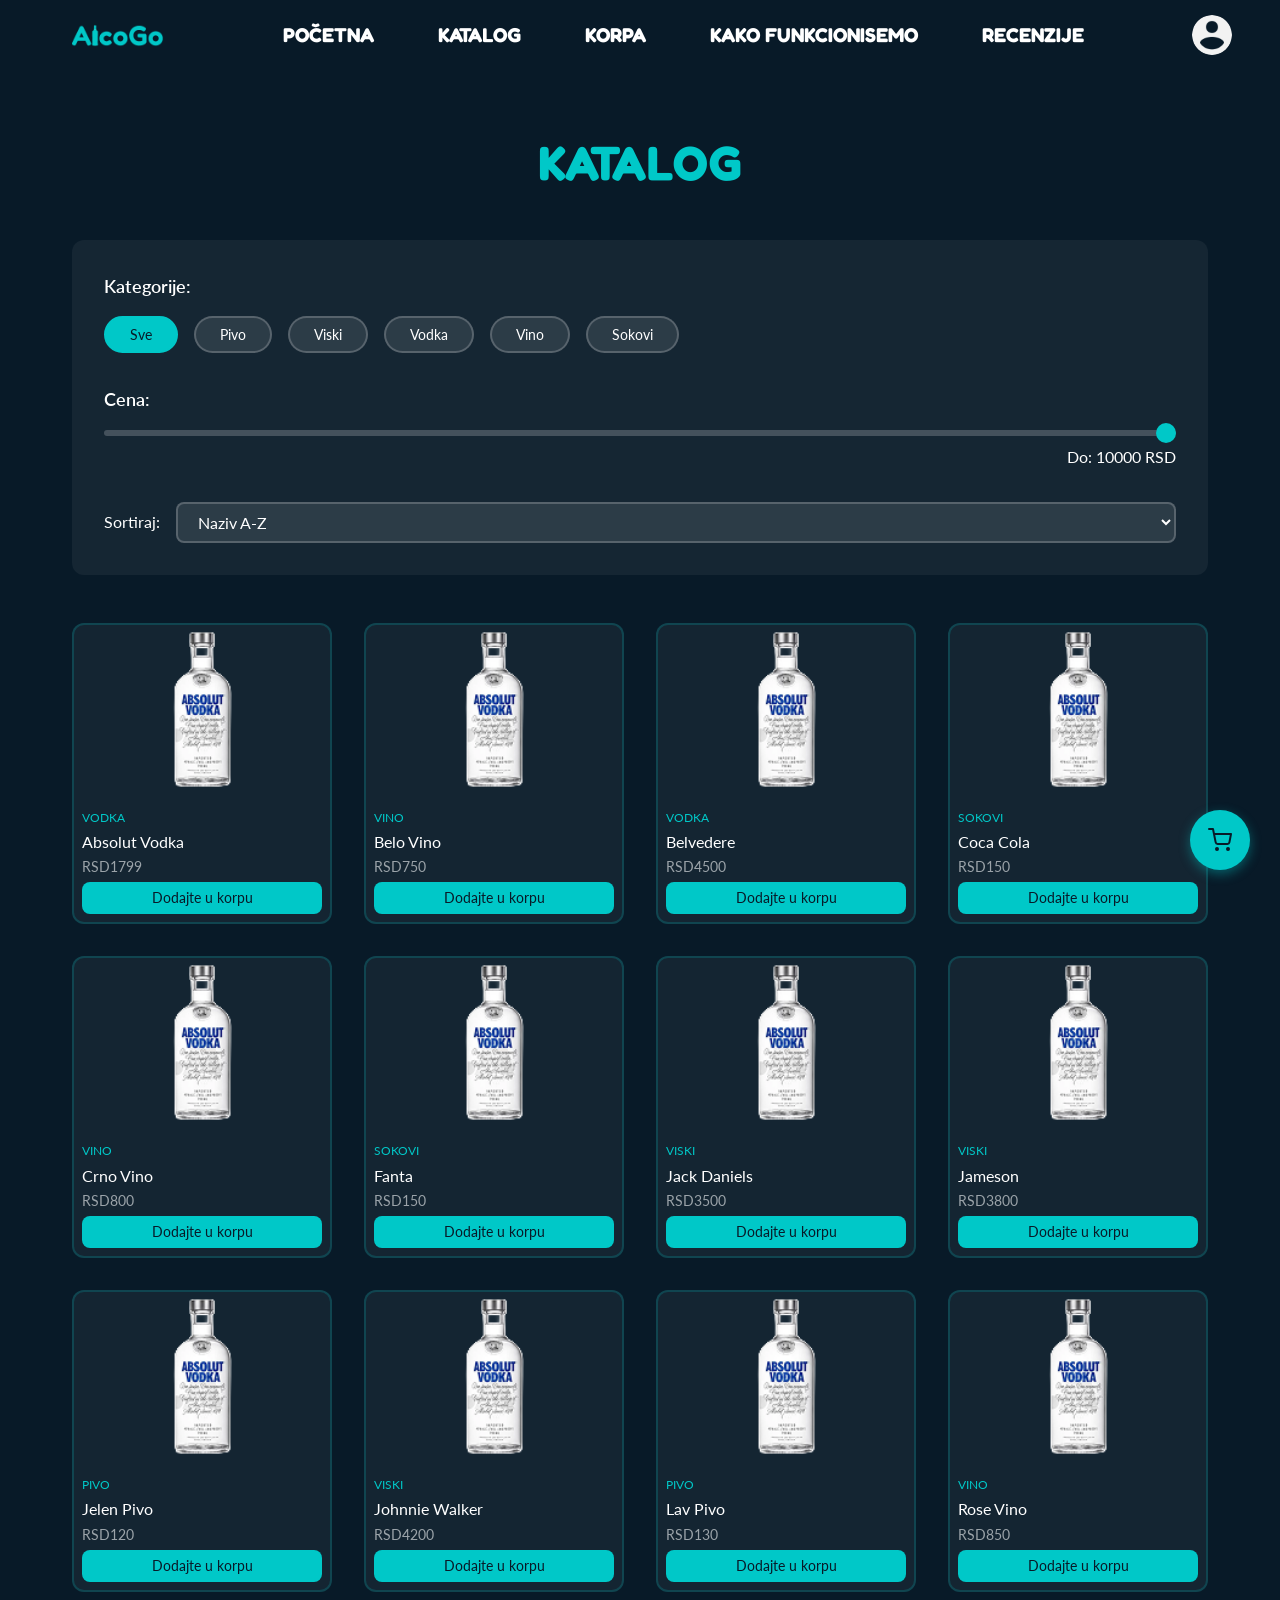
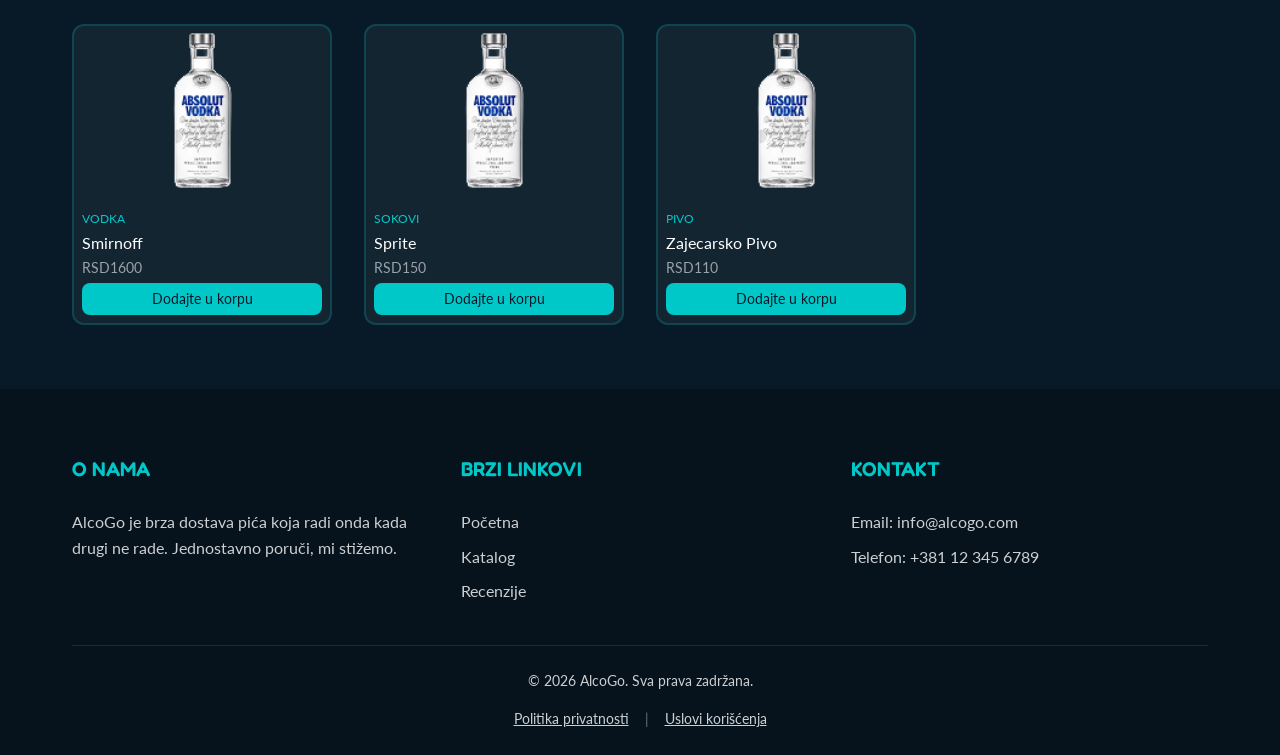
==== commit 61d4bed3: "Update katalog.html" ====
--- a/katalog.html
+++ b/katalog.html
@@ -4,6 +4,13 @@
     <meta charset="UTF-8">
     <meta name="viewport" content="width=device-width, initial-scale=1.0">
     <meta name="description" content="AlcoGo - Katalog proizvoda">
+
+    <!-- Favicons -->
+    <link rel="apple-touch-icon" sizes="180x180" href="img/favicon/apple-touch-icon.png">
+    <link rel="icon" type="image/png" sizes="32x32" href="img/favicon/favicon-32x32.png">
+    <link rel="icon" type="image/png" sizes="16x16" href="img/favicon/favicon-16x16.png">
+    <link rel="manifest" href="img/favicon/site.webmanifest">
+
     <title>Katalog - AlcoGo</title>
     <!-- Google Fonts -->
     <link rel="preconnect" href="https://fonts.googleapis.com">
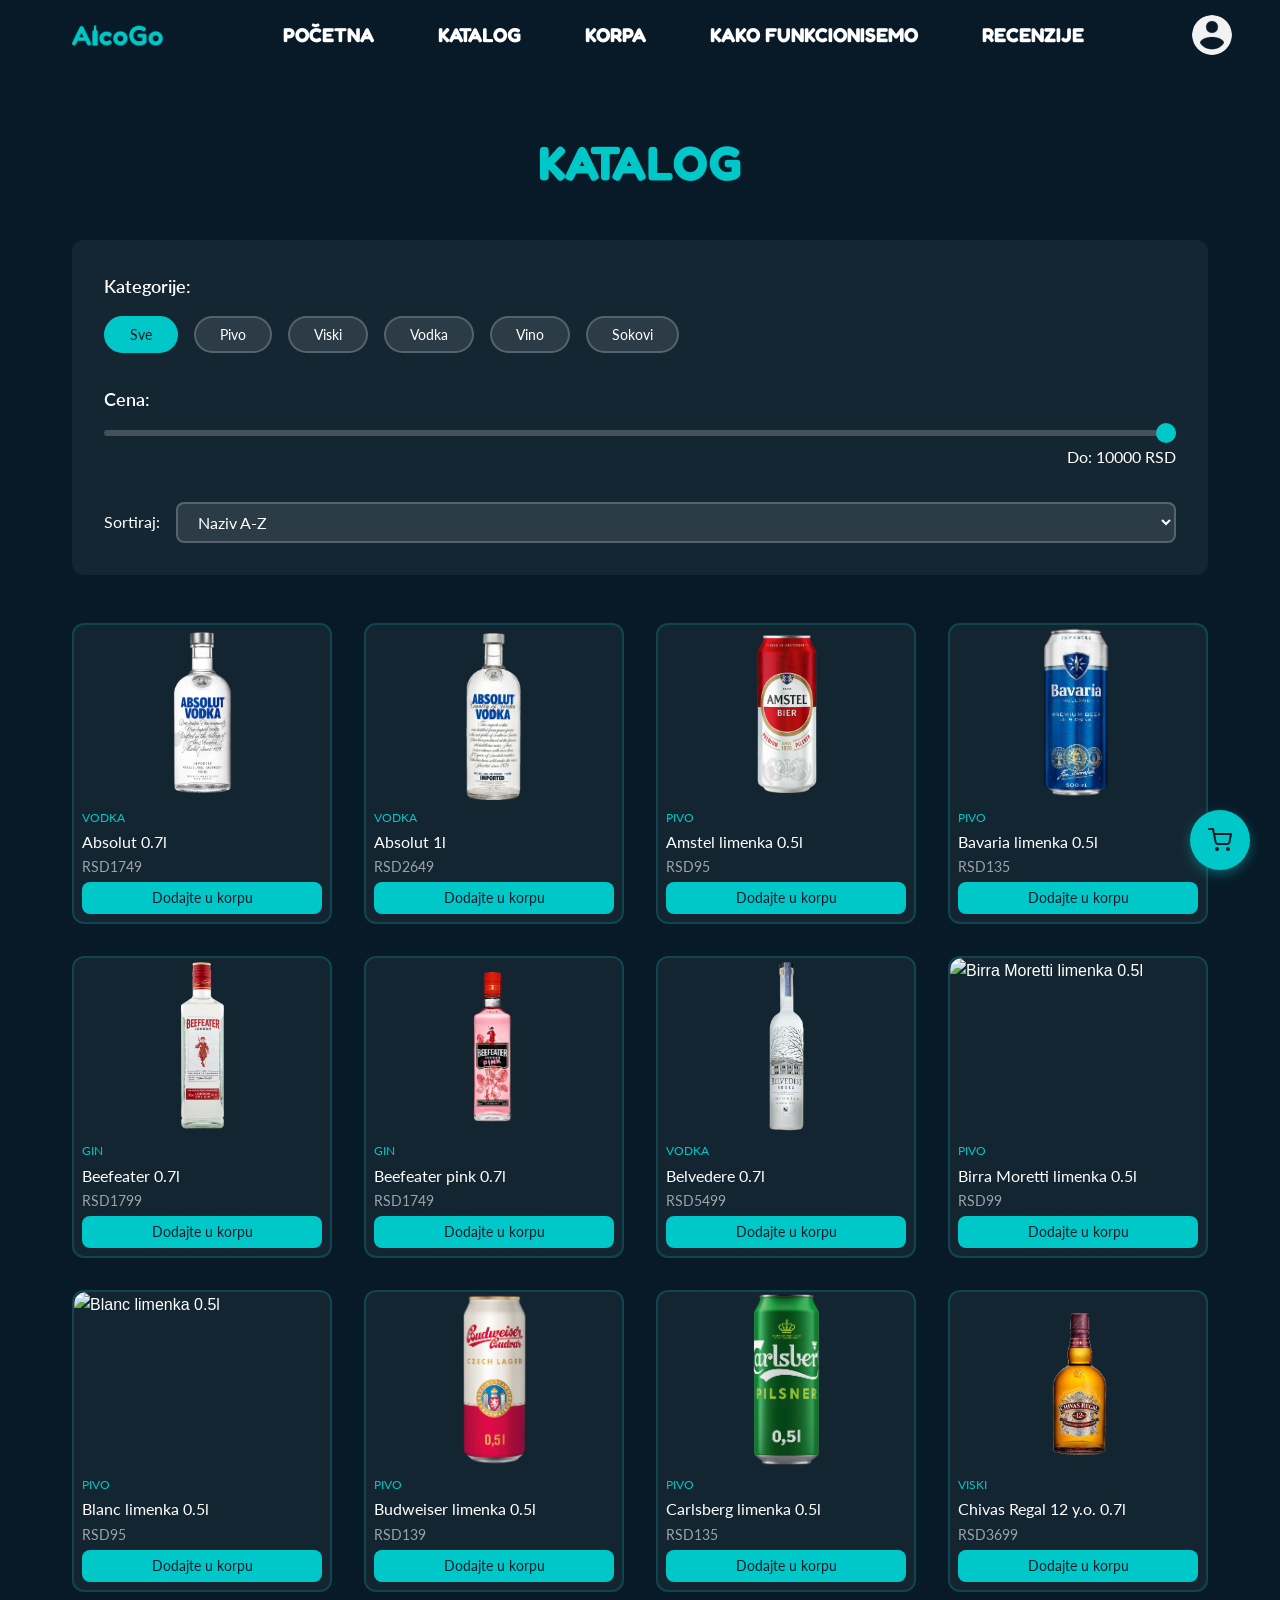
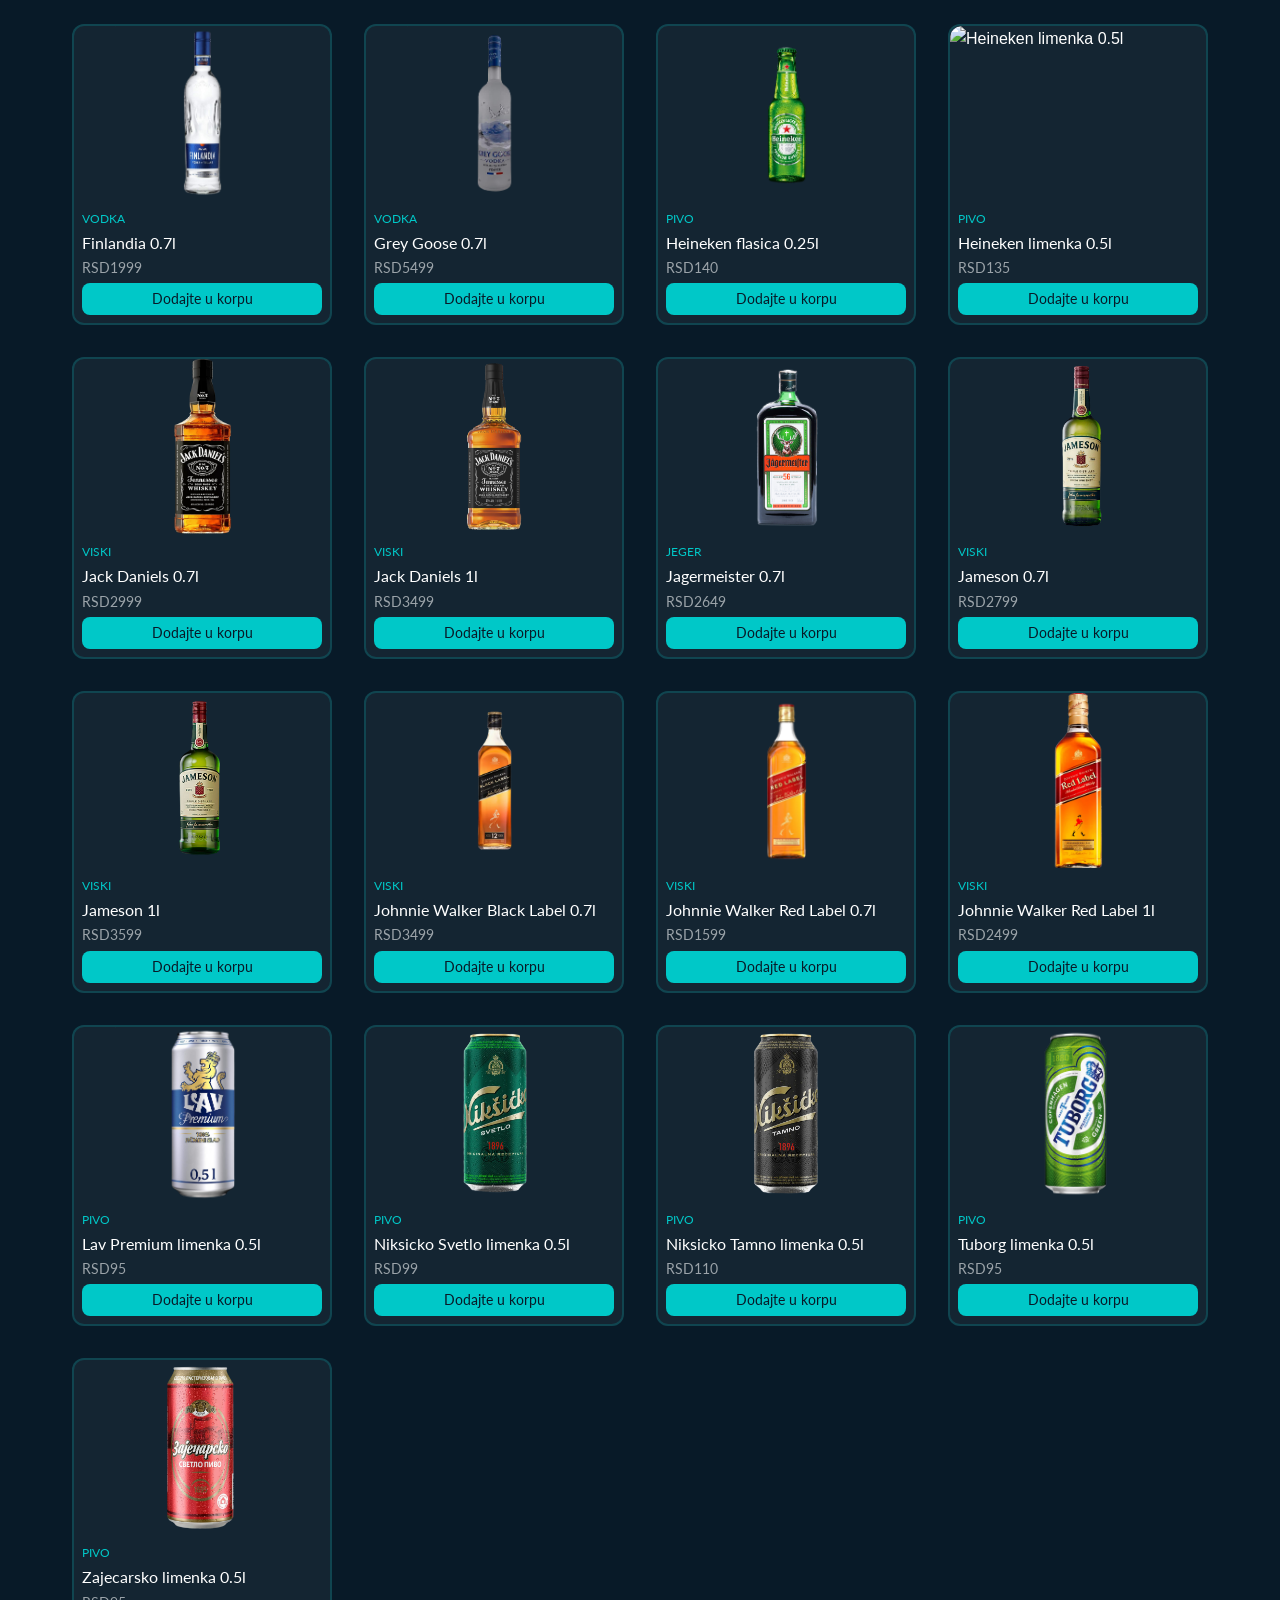
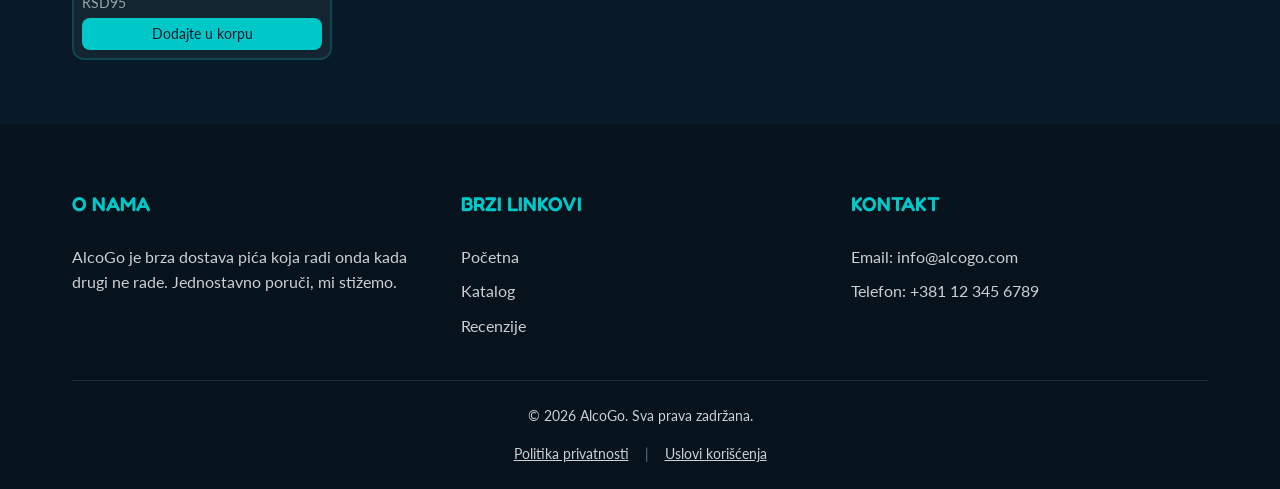
==== commit c5c1202a: "Update katalog.html" ====
--- a/katalog.html
+++ b/katalog.html
@@ -189,12 +189,25 @@
                             <input type="text" id="customerAddress" class="cart-form__input" required>
                             <span class="cart-form__error" id="errorAddress"></span>
                         </div>
+                        <div class="cart-form__row">
+                            <div class="cart-form__group cart-form__group--half">
+                                <label for="customerApartment" class="cart-form__label">Broj stana *</label>
+                                <input type="text" id="customerApartment" class="cart-form__input" required>
+                                <span class="cart-form__error" id="errorApartment"></span>
+                            </div>
+                            <div class="cart-form__group cart-form__group--half">
+                                <label for="customerFloor" class="cart-form__label">Sprat</label>
+                                <input type="text" id="customerFloor" class="cart-form__input">
+                                <span class="cart-form__error" id="errorFloor"></span>
+                            </div>
+                        </div>
                         <div class="cart-form__group">
                             <label class="cart-form__checkbox-label">
                                 <input type="checkbox" id="cartAgreement" class="cart-form__checkbox" required>
                                 <span>Prihvatam <a href="uslovi-koriscenja.html" target="_blank" style="color: var(--color-primary); text-decoration: underline;">uslove korišćenja</a> i garantujem da sam punoletan/punoletna (18+).*</span>
                             </label>
                         </div>
+                        <div class="cart-form__notice hidden" id="minOrderNotice">Minimalna porudžbina: RSD1000</div>
                         <button type="button" class="btn btn--primary btn--full" id="orderBtn">PORUČI ODMAH</button>
                     </div>
                 </div>
--- a/styles.css
+++ b/styles.css
@@ -443,6 +443,20 @@
     position: relative;
 }
 
+/* Mobile hero background */
+@media (max-width: 767px) {
+    .hero {
+        background-image: url('img/hero-pozadinafon.png');
+    }
+}
+
+/* Desktop hero: stretch background to full width */
+@media (min-width: 768px) {
+    .hero {
+        background-size: 100% 100%;
+    }
+}
+
 .hero__content {
     text-align: center;
     position: relative;
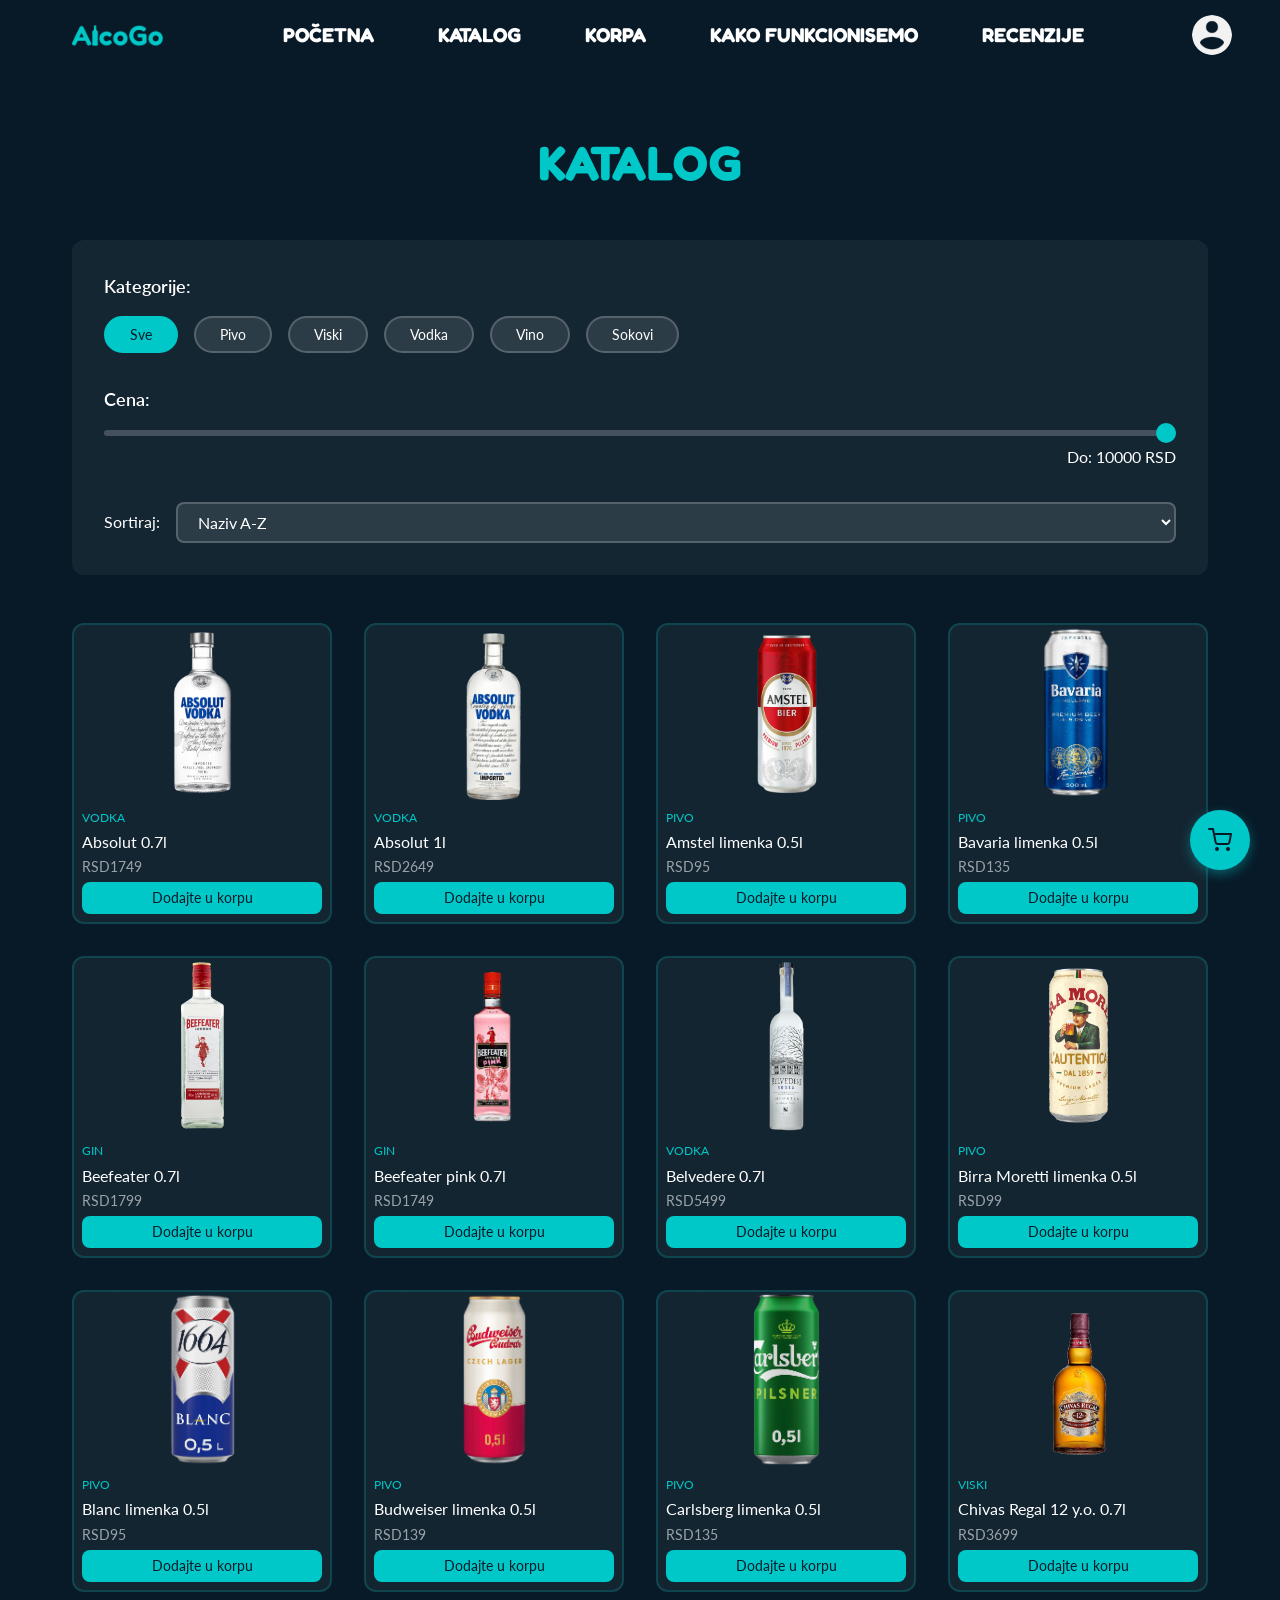
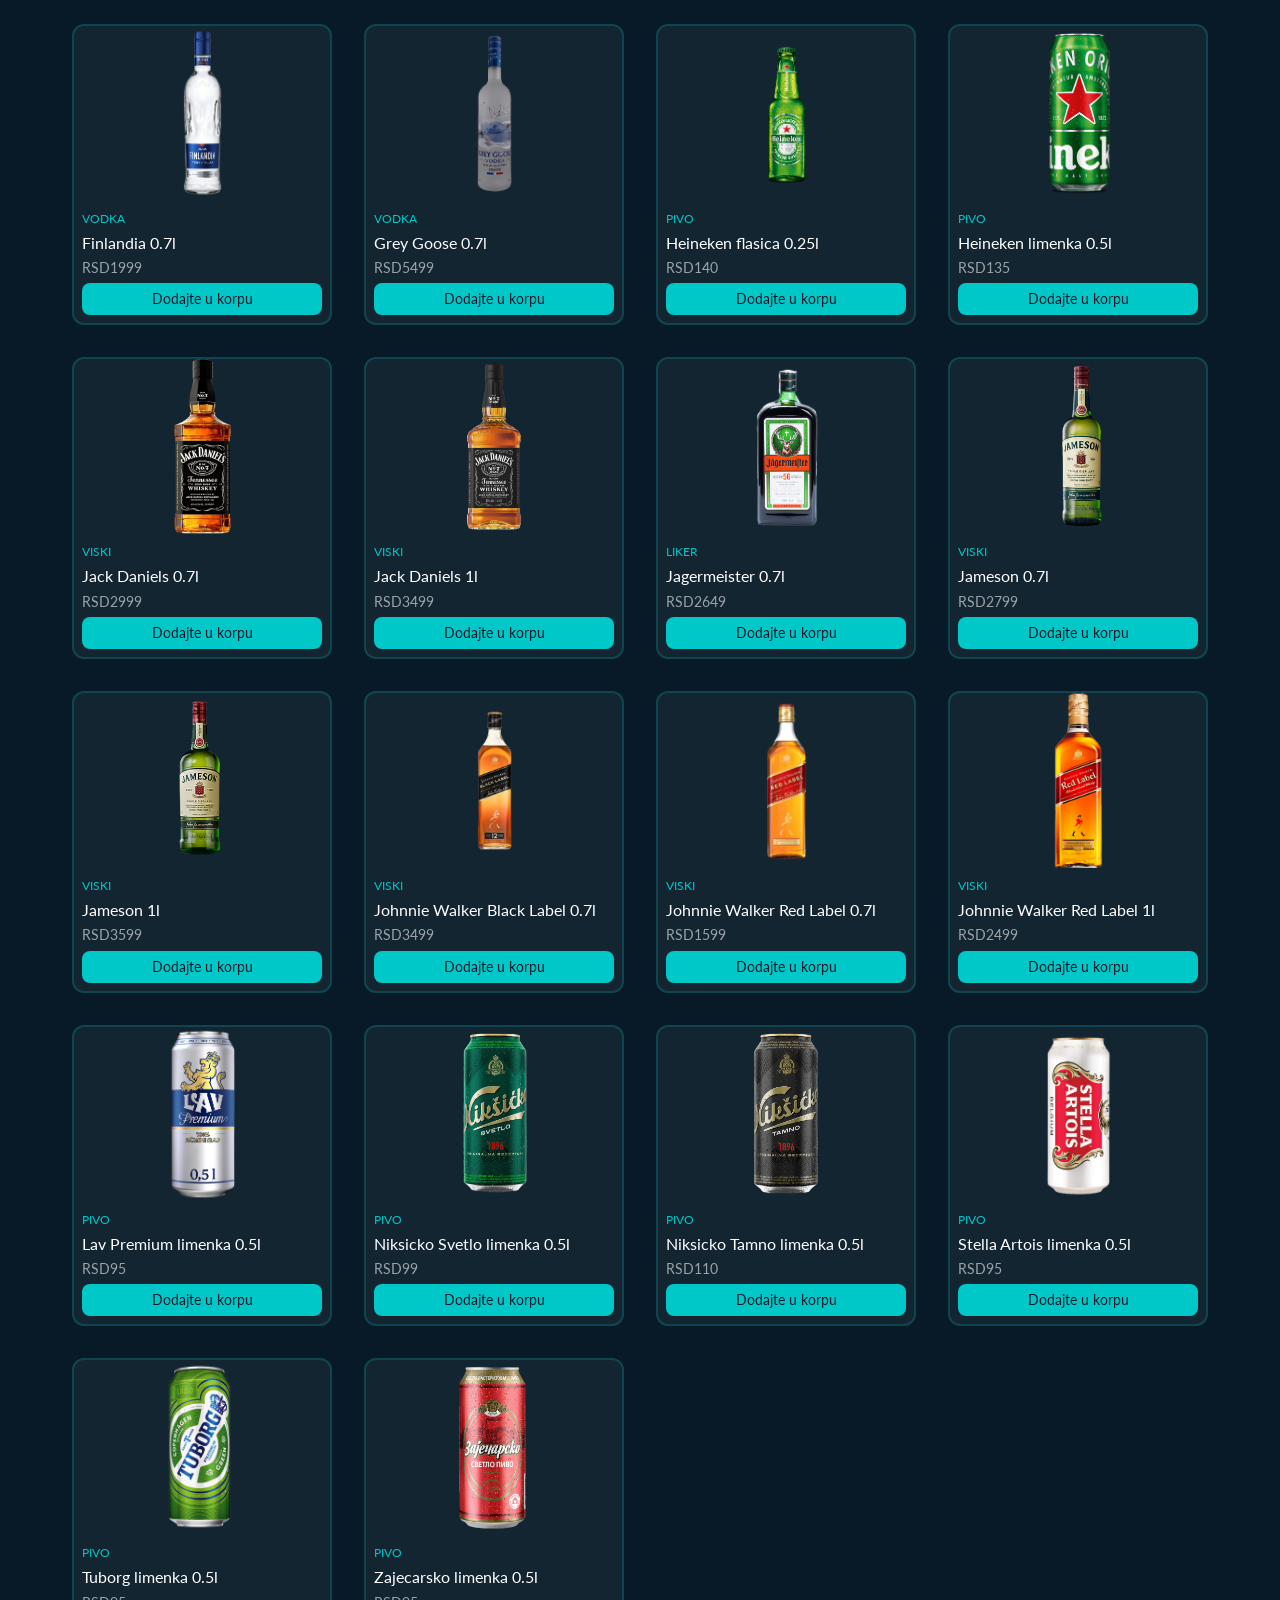
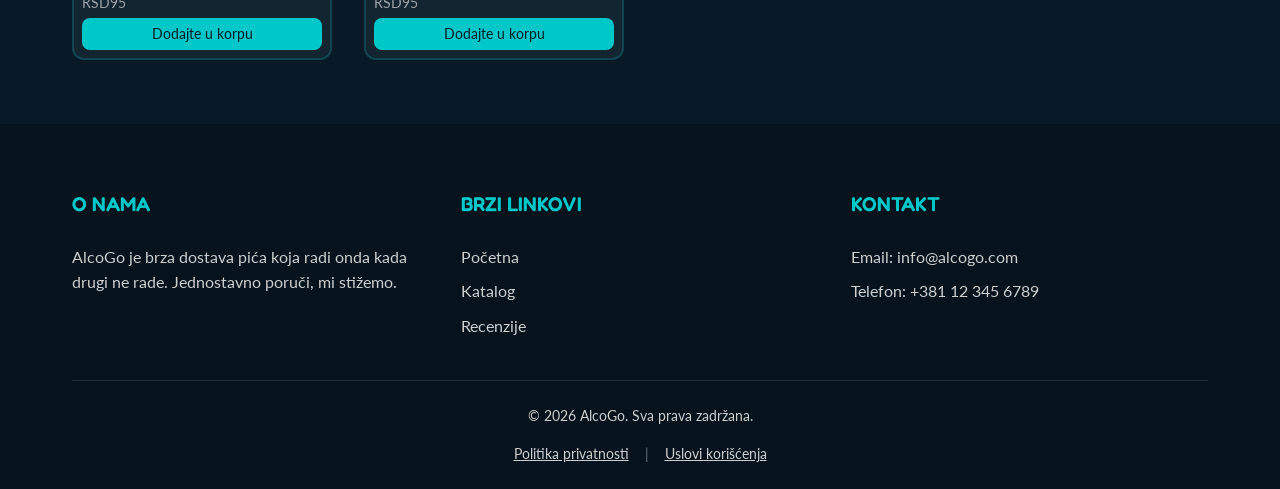
==== commit 0a04db34: "Update katalog.html" ====
--- a/katalog.html
+++ b/katalog.html
@@ -207,6 +207,7 @@
                                 <span>Prihvatam <a href="uslovi-koriscenja.html" target="_blank" style="color: var(--color-primary); text-decoration: underline;">uslove korišćenja</a> i garantujem da sam punoletan/punoletna (18+).*</span>
                             </label>
                         </div>
+                        <div class="cart-form__notice hidden" id="emailSendNotice"></div>
                         <div class="cart-form__notice hidden" id="minOrderNotice">Minimalna porudžbina: RSD1000</div>
                         <button type="button" class="btn btn--primary btn--full" id="orderBtn">PORUČI ODMAH</button>
                     </div>
@@ -264,6 +265,18 @@
         </div>
     </footer>
 
+    <!-- EmailJS (send order email) -->
+    <script src="https://cdn.jsdelivr.net/npm/@emailjs/browser@4/dist/email.min.js"></script>
+    <script>
+        window.EMAILJS_CONFIG = {
+            serviceId: 'service_mny07cm',
+            templateId: 'template_qgo5kzt',
+            publicKey: '-mP6Rtk7BmSa0pvH9'
+        };
+        if (window.emailjs && window.EMAILJS_CONFIG?.publicKey) {
+            window.emailjs.init({ publicKey: window.EMAILJS_CONFIG.publicKey });
+        }
+    </script>
     <script src="katalog.js"></script>
     <script>
         // Postavljanje trenutne godine u copyright
--- a/styles.css
+++ b/styles.css
@@ -443,8 +443,8 @@
     position: relative;
 }
 
-/* Mobile hero background */
-@media (max-width: 767px) {
+/* Mobile + tablet hero background */
+@media (max-width: 1199px) {
     .hero {
         background-image: url('img/hero-pozadinafon.png');
     }
--- a/katalog.css
+++ b/katalog.css
@@ -455,6 +455,31 @@
 
 .cart-form__group {
     margin-bottom: var(--spacing-md);
+}
+
+.cart-form__row {
+    display: flex;
+    gap: var(--spacing-md);
+}
+
+.cart-form__group--half {
+    flex: 1;
+    min-width: 0;
+}
+
+.hidden {
+    display: none !important;
+}
+
+.cart-form__notice {
+    margin: 0 0 var(--spacing-md) 0;
+    padding: var(--spacing-sm);
+    border-radius: 8px;
+    font-family: 'Lato', sans-serif;
+    font-size: 0.95rem;
+    color: #FF4444;
+    background: rgba(255, 68, 68, 0.1);
+    border: 1px solid rgba(255, 68, 68, 0.35);
 }
 
 .cart-form__label {
